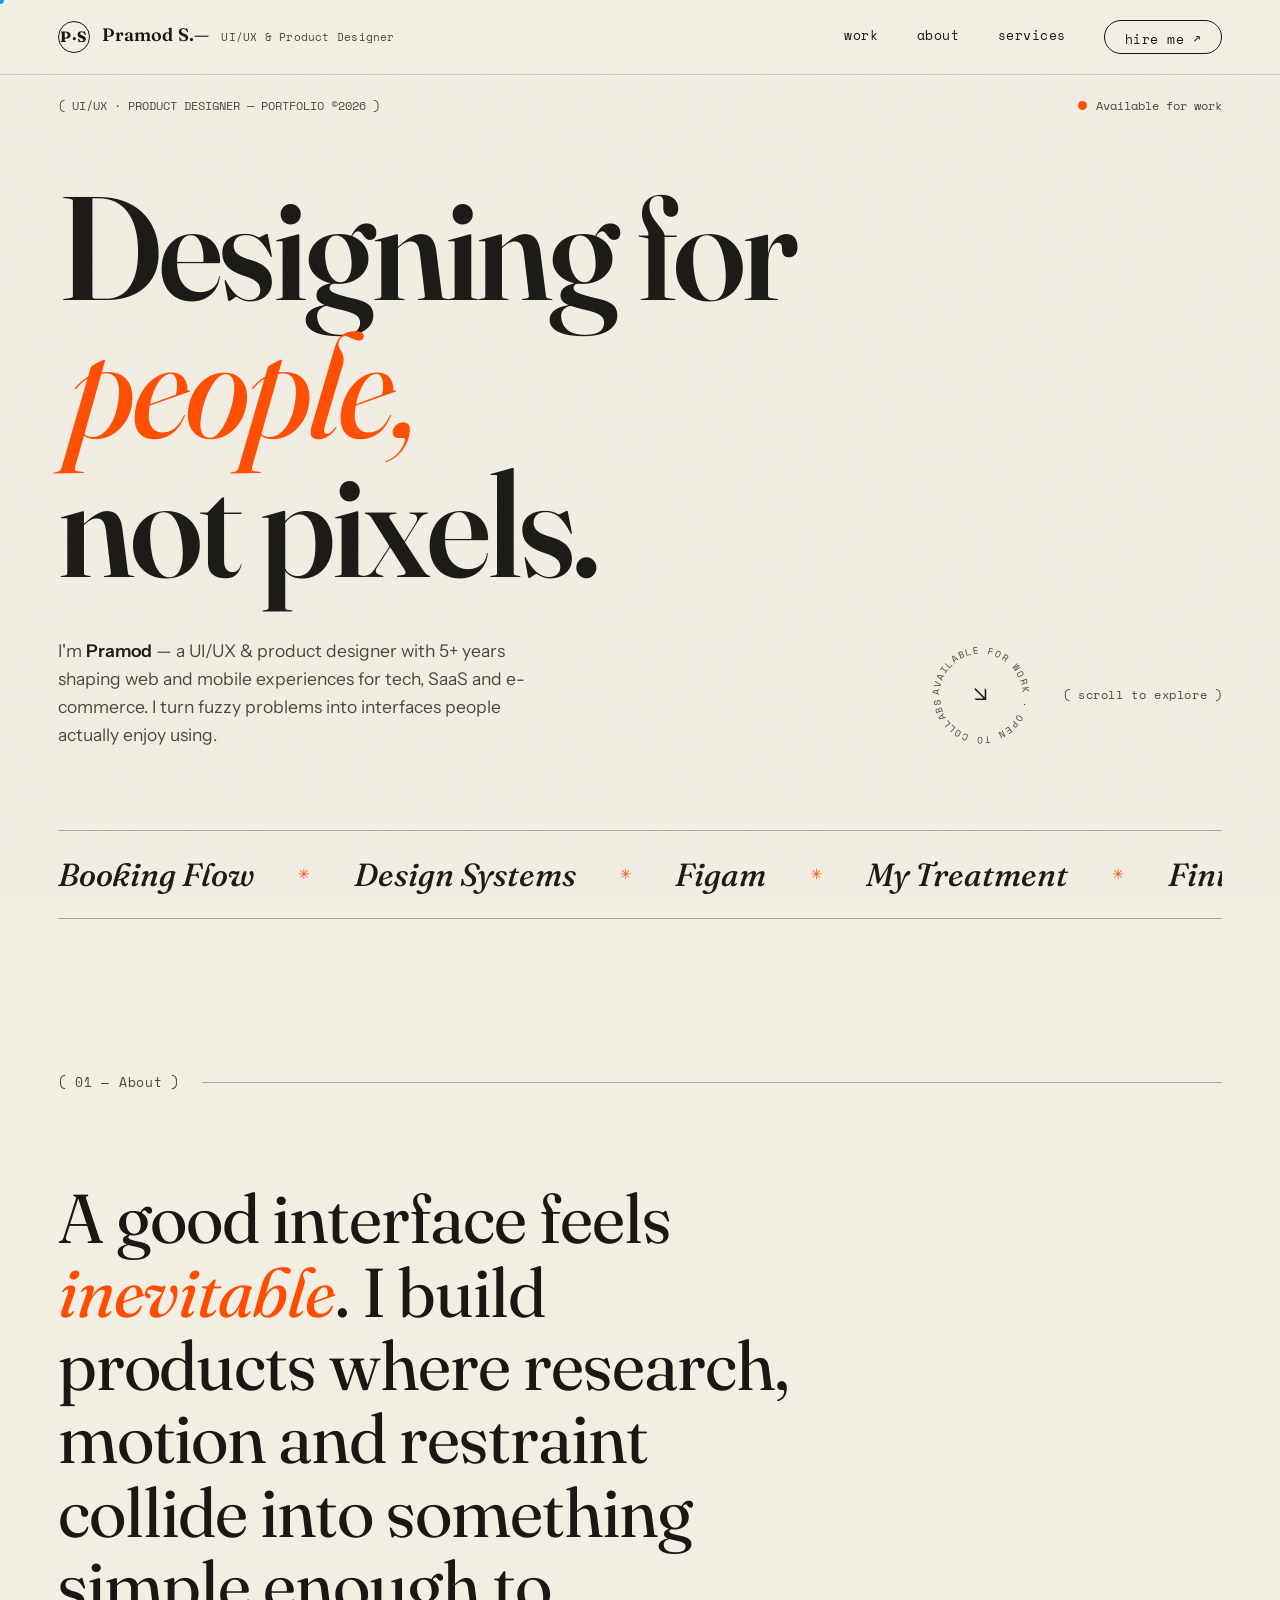
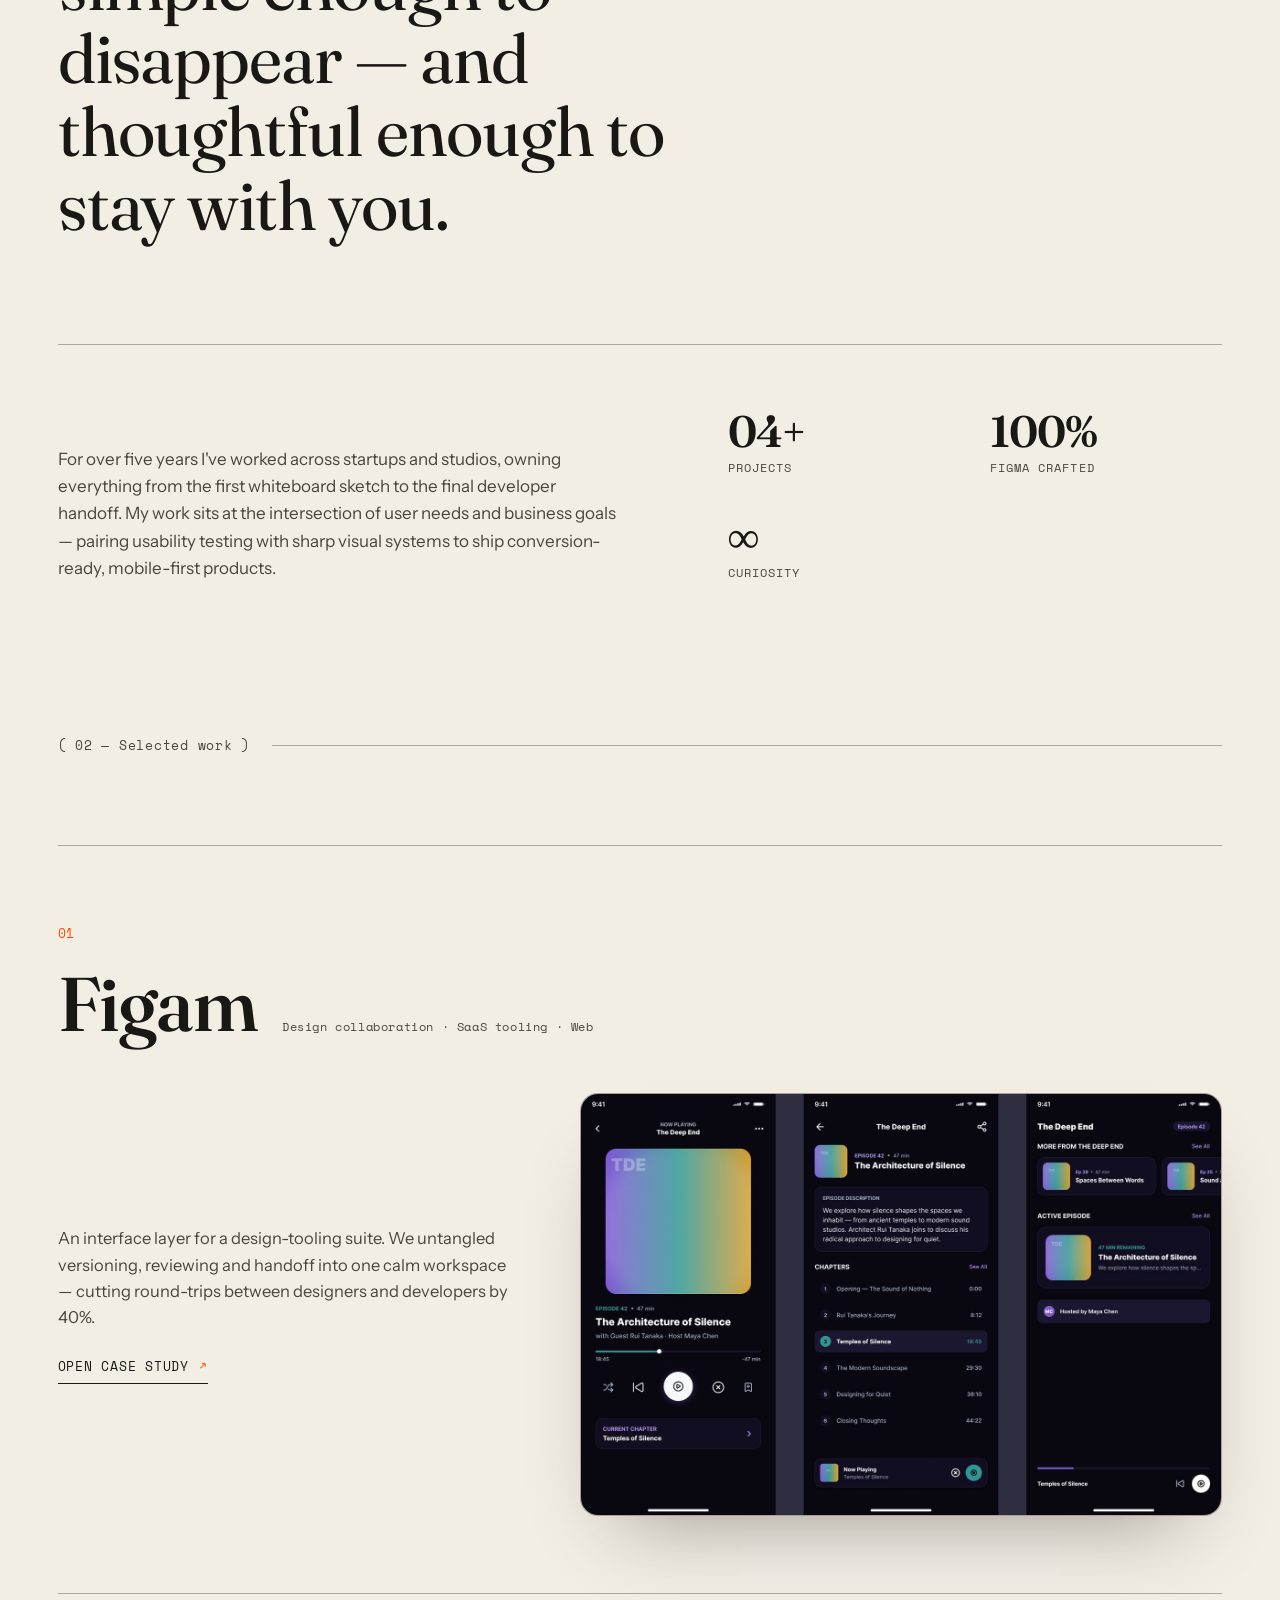
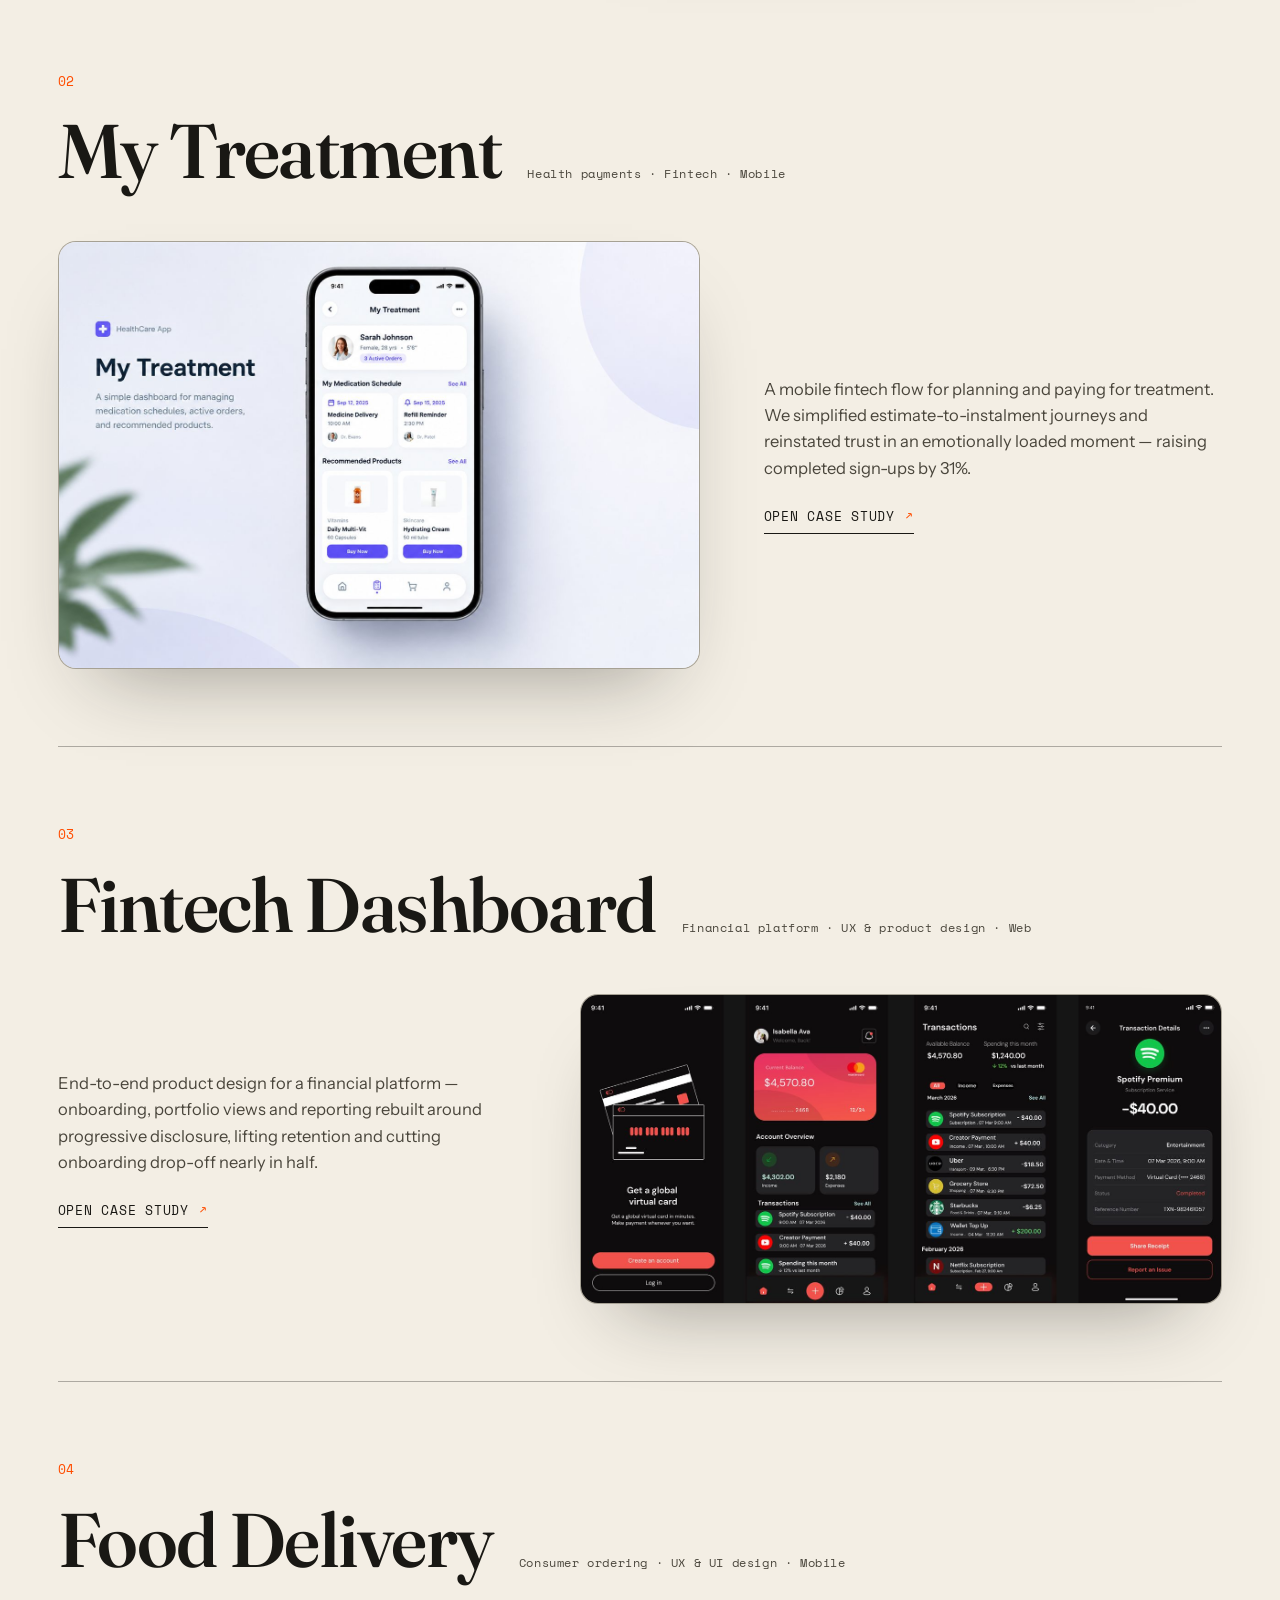
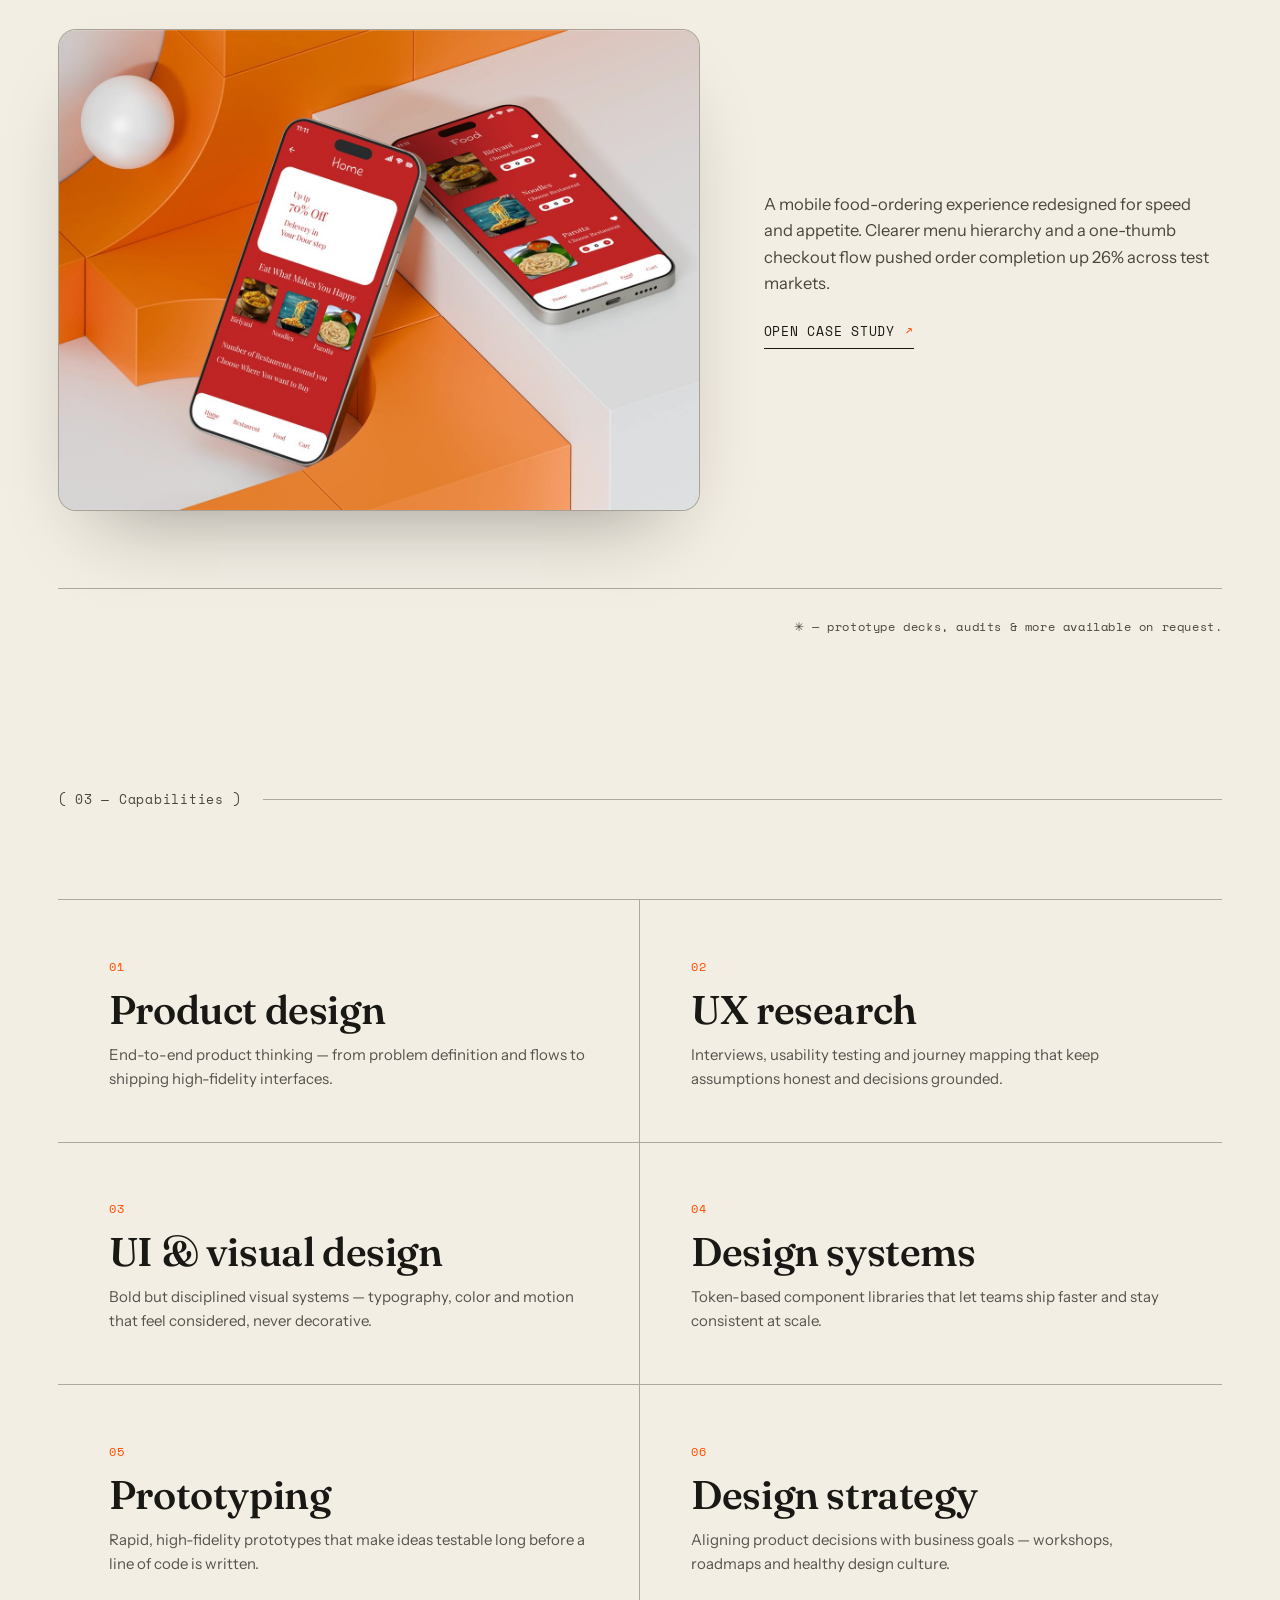
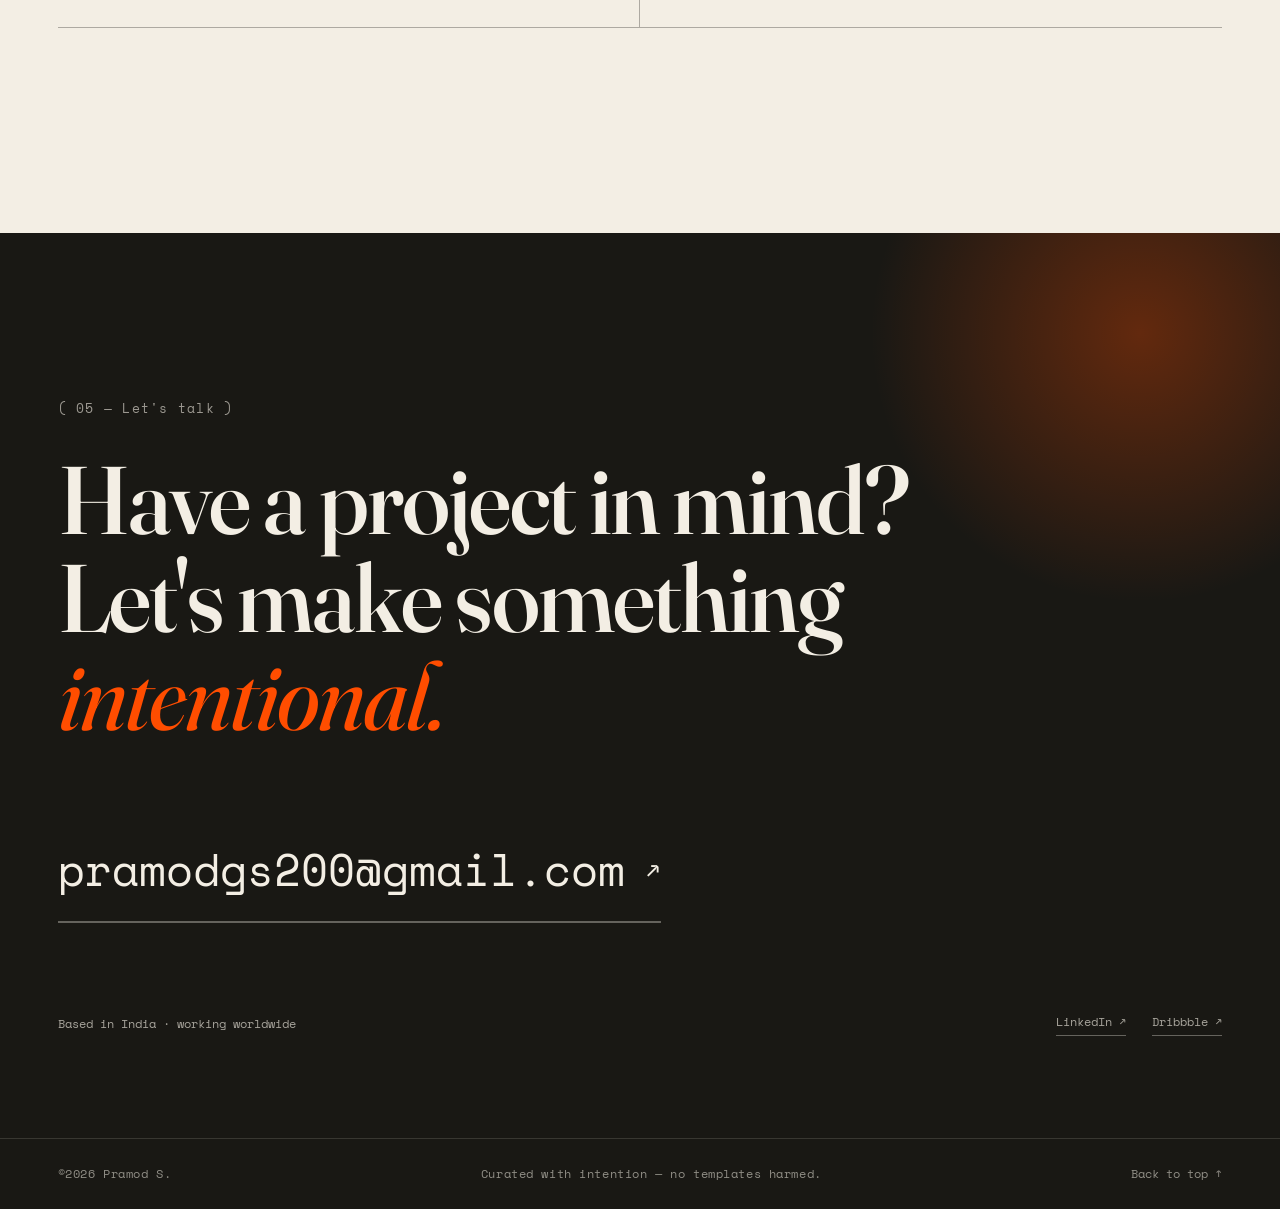
==== index.html @ 07499e80 "Initial commit" ====
<!DOCTYPE html>
<html lang="en">
<head>
<meta charset="UTF-8" />
<meta name="viewport" content="width=device-width, initial-scale=1.0" />
<title>Pramod S — UI/UX &amp; Product Designer</title>
<meta name="description" content="Pramod S is a UI/UX and product designer crafting calm, intentional web and mobile experiences for tech, SaaS and e-commerce." />
<link rel="preconnect" href="https://fonts.googleapis.com" />
<link rel="preconnect" href="https://fonts.gstatic.com" crossorigin />
<link href="https://fonts.googleapis.com/css2?family=Fraunces:ital,opsz,wght@0,9..144,300..900;1,9..144,300..900&family=Instrument+Sans:wght@400;500;600;700&family=Space+Mono:wght@400;700&display=swap" rel="stylesheet" />
<link rel="stylesheet" href="styles.css" />
</head>
<body>

<div class="cursor" aria-hidden="true"><span></span><span></span></div>
<div class="grain" aria-hidden="true"></div>
<div class="progress" aria-hidden="true"></div>

<header class="nav">
  <a class="nav__brand" href="#top">
    <span class="nav__brand-mark">P·S</span>
    <span class="nav__brand-name">Pramod S.—</span>
    <span class="nav__brand-role">UI/UX &amp; Product Designer</span>
  </a>
  <nav class="nav__links" aria-label="Primary">
    <a href="#work">Work</a>
    <a href="#about">About</a>
    <a href="#services">Services</a>
    <a href="#contact" class="nav__cta">Hire me <span>↗</span></a>
  </nav>
</header>

<main id="top">

  <!-- ============ HERO ============ -->
  <section class="hero">
    <div class="hero__eyebrow">
      <span class="mono">( UI/UX · PRODUCT DESIGNER — PORTFOLIO ©2026 )</span>
      <span class="hero__avail"><i class="pulse"></i> Available for work</span>
    </div>

    <h1 class="hero__title">
      <span class="line line-1 reveal">Designing for</span>
      <span class="line line-2 reveal"><em>people,</em></span>
      <span class="line line-3 reveal">not pixels.</span>
    </h1>

    <div class="hero__bottom reveal">
      <p class="hero__intro">
        I'm <strong>Pramod</strong> — a UI/UX &amp; product designer with 5+ years
        shaping web and mobile experiences for tech, SaaS and e-commerce.
        I turn fuzzy problems into interfaces people actually enjoy using.
      </p>
      <div class="hero__meta">
        <div class="hero__orb">
          <svg viewBox="0 0 120 120" class="hero__orbit" aria-hidden="true">
            <defs><path id="circ" d="M60,60 m-46,0 a46,46 0 1,1 92,0 a46,46 0 1,1 -92,0"/></defs>
            <text><textPath href="#circ">AVAILABLE FOR WORK · OPEN TO COLLABS ·</textPath></text>
          </svg>
          <span class="hero__orb-core">↘</span>
        </div>
        <button class="hero__scroll mono" type="button" data-scroll="#about">( scroll to explore )</button>
      </div>
    </div>

    <div class="marquee" aria-hidden="true">
      <div class="marquee__row">
        <span>Booking Flow</span><i>✳</i>
        <span>Design Systems</span><i>✳</i>
        <span>Figam</span><i>✳</i>
        <span>My Treatment</span><i>✳</i>
        <span>Fintech</span><i>✳</i>
        <span>Food Delivery</span><i>✳</i>
        <span>Booking Flow</span><i>✳</i>
        <span>Design Systems</span><i>✳</i>
        <span>Figam</span><i>✳</i>
        <span>My Treatment</span><i>✳</i>
        <span>Fintech</span><i>✳</i>
        <span>Food Delivery</span><i>✳</i>
      </div>
    </div>
  </section>

  <!-- ============ ABOUT ============ -->
  <section class="about section" id="about">
    <div class="section__head reveal">
      <span class="mono">( 01 — About )</span>
      <span class="section__rule"></span>
    </div>

    <p class="about__statement reveal">
      A good interface feels <em>inevitable</em>. I build products where
      research, motion and restraint collide into something simple enough to
      disappear — and thoughtful enough to stay with you.
    </p>

    <div class="about__grid">
      <p class="about__body reveal">
        For over five years I've worked across startups and studios, owning
        everything from the first whiteboard sketch to the final developer
        handoff. My work sits at the intersection of user needs and business
        goals — pairing usability testing with sharp visual systems to ship
        conversion-ready, mobile-first products.
      </p>
      <ul class="about__stats mono reveal">
        <li><span>04+</span><label>Projects</label></li>
        <li><span>100%</span><label>Figma crafted</label></li>
        <li><span>∞</span><label>Curiosity</label></li>
      </ul>
    </div>
  </section>

  <!-- ============ WORK ============ -->
  <section class="work section" id="work">
    <div class="section__head reveal">
      <span class="mono">( 02 — Selected work )</span>
      <span class="section__rule"></span>
    </div>

    <a href="case-figam.html" class="case reveal" data-hover>
      <div class="case__index mono">01</div>
      <div class="case__meta">
        <h2 class="case__title">Figam</h2>
        <p class="case__tags mono">Design collaboration · SaaS tooling · Web</p>
      </div>
      <div class="case__body">
        <div class="case__text">
          <p>An interface layer for a design-tooling suite. We untangled versioning, reviewing and handoff into one calm workspace — cutting round-trips between designers and developers by 40%.</p>
          <span class="case__link">Open case study <b>↗</b></span>
        </div>
        <div class="case__visual case__visual--img">
          <img src="assets/work/figam.jpg" alt="Figam — design collaboration workspace" loading="lazy" />
        </div>
      </div>
    </a>

    <a href="case-my-treatment.html" class="case case--alt reveal" data-hover>
      <div class="case__index mono">02</div>
      <div class="case__meta">
        <h2 class="case__title">My Treatment</h2>
        <p class="case__tags mono">Health payments · Fintech · Mobile</p>
      </div>
      <div class="case__body">
        <div class="case__visual case__visual--img">
          <img src="assets/work/my-treatment.jpg" alt="My Treatment — health payments flow" loading="lazy" />
        </div>
        <div class="case__text">
          <p>A mobile fintech flow for planning and paying for treatment. We simplified estimate-to-instalment journeys and reinstated trust in an emotionally loaded moment — raising completed sign-ups by 31%.</p>
          <span class="case__link">Open case study <b>↗</b></span>
        </div>
      </div>
    </a>

    <a href="case-fintech.html" class="case reveal" data-hover>
      <div class="case__index mono">03</div>
      <div class="case__meta">
        <h2 class="case__title">Fintech Dashboard</h2>
        <p class="case__tags mono">Financial platform · UX &amp; product design · Web</p>
      </div>
      <div class="case__body">
        <div class="case__text">
          <p>End-to-end product design for a financial platform — onboarding, portfolio views and reporting rebuilt around progressive disclosure, lifting retention and cutting onboarding drop-off nearly in half.</p>
          <span class="case__link">Open case study <b>↗</b></span>
        </div>
        <div class="case__visual case__visual--img">
          <img src="assets/work/project-fintech.jpg" alt="Fintech dashboard overview" loading="lazy" />
        </div>
      </div>
    </a>

    <a href="case-food-delivery.html" class="case case--alt reveal" data-hover>
      <div class="case__index mono">04</div>
      <div class="case__meta">
        <h2 class="case__title">Food Delivery</h2>
        <p class="case__tags mono">Consumer ordering · UX &amp; UI design · Mobile</p>
      </div>
      <div class="case__body">
        <div class="case__visual case__visual--img">
          <img src="assets/work/food-app.jpg" alt="Food delivery app interface" loading="lazy" />
        </div>
        <div class="case__text">
          <p>A mobile food-ordering experience redesigned for speed and appetite. Clearer menu hierarchy and a one-thumb checkout flow pushed order completion up 26% across test markets.</p>
          <span class="case__link">Open case study <b>↗</b></span>
        </div>
      </div>
    </a>

    <p class="work__more mono reveal">✳ — prototype decks, audits &amp; more available on request.</p>
  </section>

  <!-- ============ SERVICES ============ -->
  <section class="services section" id="services">
    <div class="section__head reveal">
      <span class="mono">( 03 — Capabilities )</span>
      <span class="section__rule"></span>
    </div>

    <div class="services__list">
      <div class="service reveal" data-hover>
        <span class="service__num mono">01</span>
        <h3>Product design</h3>
        <p>End-to-end product thinking — from problem definition and flows to shipping high-fidelity interfaces.</p>
      </div>
      <div class="service reveal" data-hover>
        <span class="service__num mono">02</span>
        <h3>UX research</h3>
        <p>Interviews, usability testing and journey mapping that keep assumptions honest and decisions grounded.</p>
      </div>
      <div class="service reveal" data-hover>
        <span class="service__num mono">03</span>
        <h3>UI &amp; visual design</h3>
        <p>Bold but disciplined visual systems — typography, color and motion that feel considered, never decorative.</p>
      </div>
      <div class="service reveal" data-hover>
        <span class="service__num mono">04</span>
        <h3>Design systems</h3>
        <p>Token-based component libraries that let teams ship faster and stay consistent at scale.</p>
      </div>
      <div class="service reveal" data-hover>
        <span class="service__num mono">05</span>
        <h3>Prototyping</h3>
        <p>Rapid, high-fidelity prototypes that make ideas testable long before a line of code is written.</p>
      </div>
      <div class="service reveal" data-hover>
        <span class="service__num mono">06</span>
        <h3>Design strategy</h3>
        <p>Aligning product decisions with business goals — workshops, roadmaps and healthy design culture.</p>
      </div>
    </div>
  </section>

  <!-- ============ CONTACT ============ -->
  <section class="contact" id="contact">
    <div class="contact__inner">
      <p class="mono contact__eyebrow reveal">( 05 — Let's talk )</p>
      <h2 class="contact__title reveal">
        Have a project in mind?<br />
        Let's make something <em>intentional.</em>
      </h2>
      <a class="contact__mail reveal" href="mailto:pramodgs200@gmail.com" data-hover>
        pramodgs200@gmail.com <span>↗</span>
      </a>
      <div class="contact__row mono reveal">
        <span>Based in India · working worldwide</span>
        <span class="contact__links">
          <a href="https://linkedin.com" target="_blank" rel="noreferrer">LinkedIn ↗</a>
          <a href="https://dribbble.com" target="_blank" rel="noreferrer">Dribbble ↗</a>
        </span>
      </div>
    </div>
    <footer class="footer mono">
      <span>©2026 Pramod S.</span>
      <span>Curated with intention — no templates harmed.</span>
      <button type="button" class="footer__top" data-scroll="#top">Back to top ↑</button>
    </footer>
  </section>

</main>

<script src="script.js"></script>
</body>
</html>
---- styles.css ----
/* ============================================================
   Pramod S — Portfolio
   Editorial · cream / ink / vermilion
   ============================================================ */

:root {
  --paper: #f3eee4;
  --paper-2: #e9e2d1;
  --ink: #191814;
  --ink-2: #4a463c;
  --accent: #ff4d00;
  --line: rgba(25, 24, 20, 0.16);
  --line-strong: rgba(25, 24, 20, 0.32);
  --wrap: 1440px;
  --gutter: clamp(20px, 4.5vw, 72px);
  --serif: "Fraunces", "Georgia", serif;
  --sans: "Instrument Sans", system-ui, sans-serif;
  --mono: "Space Mono", ui-monospace, monospace;
}

* { margin: 0; padding: 0; box-sizing: border-box; }

html {
  scroll-behavior: smooth;
  scroll-padding-top: 84px;
}

body {
  background: var(--paper);
  color: var(--ink);
  font-family: var(--sans);
  font-size: 17px;
  line-height: 1.6;
  overflow-x: hidden;
  -webkit-font-smoothing: antialiased;
}

::selection { background: var(--accent); color: var(--paper); }

a { color: inherit; text-decoration: none; }
button { font: inherit; color: inherit; background: none; border: 0; cursor: pointer; }
ul { list-style: none; }
em { font-family: var(--serif); font-style: italic; }

.mono { font-family: var(--mono); font-weight: 400; }

.section {
  max-width: var(--wrap);
  margin: 0 auto;
  padding: clamp(90px, 12vw, 170px) var(--gutter) 0;
}

/* ---- grain + cursor + progress ---- */
.grain {
  position: fixed;
  inset: 0;
  z-index: 60;
  pointer-events: none;
  opacity: 0.05;
  background-image: url("data:image/svg+xml,%3Csvg xmlns='http://www.w3.org/2000/svg' width='140' height='140'%3E%3Cfilter id='n'%3E%3CfeTurbulence type='fractalNoise' baseFrequency='0.85' numOctaves='2' stitchTiles='stitch'/%3E%3C/filter%3E%3Crect width='100%25' height='100%25' filter='url(%23n)'/%3E%3C/svg%3E");
}

.progress {
  position: fixed;
  top: 0; left: 0;
  height: 3px;
  width: 0%;
  background: var(--accent);
  z-index: 80;
}

.cursor { display: none; }

@media (pointer: fine) {
  .cursor {
    display: block;
    position: fixed;
    top: 0; left: 0;
    z-index: 90;
    pointer-events: none;
    mix-blend-mode: difference;
  }
  .cursor span {
    position: fixed;
    top: 0; left: 0;
    border-radius: 50%;
    transform: translate(-50%, -50%);
  }
  .cursor span:first-child {
    width: 8px; height: 8px;
    background: var(--accent);
    transition: transform 0.15s ease-out;
  }
  .cursor span:last-child {
    width: 38px; height: 38px;
    border: 1.5px solid var(--accent);
    transition: transform 0.3s cubic-bezier(.2,.8,.2,1);
  }
  .cursor.is-hover span:first-child { transform: translate(-50%,-50%) scale(2.2); }
  .cursor.is-hover span:last-child { transform: translate(-50%,-50%) scale(1.6); }
}

/* ---- nav ---- */
.nav {
  position: fixed;
  top: 0; left: 0; right: 0;
  z-index: 70;
  display: flex;
  align-items: center;
  justify-content: space-between;
  gap: 24px;
  padding: 20px var(--gutter);
  background: rgba(243, 238, 228, 0.86);
  backdrop-filter: blur(10px);
  border-bottom: 1px solid var(--line);
  transition: transform 0.45s cubic-bezier(.2,.8,.2,1);
}

.nav__brand { display: flex; align-items: baseline; gap: 12px; }
.nav__brand-mark {
  font-family: var(--serif);
  font-weight: 700;
  font-size: 15px;
  letter-spacing: 0.05em;
  border: 1.5px solid var(--ink);
  border-radius: 50%;
  width: 32px; height: 32px;
  display: grid; place-items: center;
  align-self: center;
}
.nav__brand-name { font-family: var(--serif); font-weight: 600; font-size: 18px; letter-spacing: 0.01em; }
.nav__brand-role { font-family: var(--mono); font-size: 11px; color: var(--ink-2); letter-spacing: 0.02em; }

.nav__links { display: flex; align-items: center; gap: clamp(18px, 3vw, 40px); }
.nav__links a {
  font-family: var(--mono);
  font-size: 12.5px;
  letter-spacing: 0.04em;
  text-transform: lowercase;
  position: relative;
  padding-bottom: 3px;
}
.nav__links a:not(.nav__cta)::after {
  content: "";
  position: absolute;
  left: 0; bottom: 0;
  height: 1px; width: 100%;
  background: var(--ink);
  transform: scaleX(0);
  transform-origin: right;
  transition: transform 0.35s cubic-bezier(.2,.8,.2,1);
}
.nav__links a:not(.nav__cta):hover::after {
  transform: scaleX(1);
  transform-origin: left;
}
.nav__cta {
  border: 1.5px solid var(--ink);
  border-radius: 100px;
  padding: 9px 20px;
  transition: background 0.3s, color 0.3s;
}
.nav__cta span { display: inline-block; transition: transform 0.3s; }
.nav__cta:hover { background: var(--ink); color: var(--paper); }
.nav__cta:hover span { transform: translate(3px,-3px); }

/* ---- hero ---- */
.hero {
  min-height: 100svh;
  display: flex;
  flex-direction: column;
  justify-content: flex-end;
  padding: 150px var(--gutter) 0;
  position: relative;
}

.hero__eyebrow {
  position: absolute;
  top: 96px;
  left: var(--gutter);
  right: var(--gutter);
  display: flex;
  justify-content: space-between;
  align-items: center;
  gap: 20px;
  font-size: 12px;
  color: var(--ink-2);
}
.hero__avail { display: inline-flex; align-items: center; gap: 9px; font-family: var(--mono); }
.pulse {
  width: 9px; height: 9px;
  border-radius: 50%;
  background: var(--accent);
  display: inline-block;
  animation: pulse 1.8s infinite;
}
@keyframes pulse {
  0% { box-shadow: 0 0 0 0 rgba(255,77,0,.55); }
  70% { box-shadow: 0 0 0 12px rgba(255,77,0,0); }
  100% { box-shadow: 0 0 0 0 rgba(255,77,0,0); }
}

.hero__title {
  font-family: var(--serif);
  font-weight: 560;
  font-size: clamp(56px, 11.5vw, 156px);
  line-height: 0.94;
  letter-spacing: -0.025em;
  margin: 28px 0 44px;
}
.hero__title .line { display: block; }
.hero__title .line-2 em {
  color: var(--accent);
  font-style: italic;
  font-weight: 420;
}
.hero__title .line-2 { text-indent: 0.08em; }

.hero__bottom {
  display: flex;
  justify-content: space-between;
  align-items: flex-end;
  gap: 40px;
  flex-wrap: wrap;
  padding-bottom: clamp(64px, 9vh, 120px);
}
.hero__intro {
  max-width: 480px;
  font-size: 17.5px;
  color: var(--ink-2);
}
.hero__intro strong { color: var(--ink); font-weight: 600; }
.hero__meta { display: flex; align-items: center; gap: 28px; }

.hero__orb { position: relative; width: 108px; height: 108px; }
.hero__orbit { position: absolute; inset: 0; width: 100%; height: 100%; animation: spin 16s linear infinite; }
.hero__orbit text {
  font-family: var(--mono);
  font-size: 10.5px;
  letter-spacing: 0.12em;
  fill: var(--ink-2);
  text-transform: uppercase;
}
@keyframes spin { to { transform: rotate(360deg); } }
.hero__orb-core {
  position: absolute;
  inset: 0;
  display: grid;
  place-items: center;
  font-size: 22px;
}
.hero__scroll { font-size: 12px; color: var(--ink-2); letter-spacing: 0.05em; }
.hero__scroll:hover { color: var(--accent); }

/* ---- marquee ---- */
.marquee {
  border-top: 1px solid var(--line-strong);
  border-bottom: 1px solid var(--line-strong);
  overflow: hidden;
  padding: 18px 0;
  background: transparent;
}
.marquee__row {
  display: flex;
  align-items: center;
  gap: 44px;
  white-space: nowrap;
  width: max-content;
  animation: marquee 32s linear infinite;
  will-change: transform;
}
.marquee__row span {
  font-family: var(--serif);
  font-style: italic;
  font-size: clamp(20px, 2.6vw, 32px);
  font-weight: 480;
}
.marquee__row i { font-style: normal; color: var(--accent); font-size: 14px; }
@keyframes marquee { to { transform: translateX(-50%); } }

/* ---- section head ---- */
.section__head {
  display: flex;
  align-items: center;
  gap: 22px;
  margin-bottom: clamp(48px, 7vw, 96px);
  font-size: 12.5px;
  letter-spacing: 0.06em;
  color: var(--ink-2);
}
.section__rule { flex: 1; height: 1px; background: var(--line-strong); }
.section__note { margin-left: auto; }

/* ---- about ---- */
.about__statement {
  font-family: var(--serif);
  font-size: clamp(34px, 5.4vw, 72px);
  line-height: 1.06;
  letter-spacing: -0.015em;
  max-width: 17ch;
  margin-bottom: clamp(56px, 8vw, 110px);
}
.about__statement em {
  color: var(--accent);
  font-weight: 420;
}

.about__grid {
  display: grid;
  grid-template-columns: 1.2fr 1fr;
  gap: clamp(32px, 6vw, 90px);
  align-items: end;
  border-top: 1px solid var(--line-strong);
  padding-top: clamp(36px, 5vw, 64px);
}
.about__body { max-width: 560px; color: var(--ink-2); font-size: 17px; }

.about__stats {
  display: grid;
  grid-template-columns: 1fr 1fr;
  gap: 36px 30px;
}
.about__stats li { display: flex; flex-direction: column; gap: 6px; }
.about__stats span { font-family: var(--serif); font-weight: 600; font-size: 44px; line-height: 1; letter-spacing: -0.02em; }
.about__stats label { font-size: 11.5px; letter-spacing: 0.09em; text-transform: uppercase; color: var(--ink-2); }

/* ---- work / case studies ---- */
.case {
  display: block;
  border-top: 1px solid var(--line-strong);
  padding: clamp(44px, 6vw, 84px) 0;
  position: relative;
}
.case:last-of-type { border-bottom: 1px solid var(--line-strong); }

.case__index {
  font-size: 13px;
  color: var(--accent);
  margin-bottom: 22px;
}
.case__meta { display: flex; align-items: baseline; gap: 26px; flex-wrap: wrap; margin-bottom: clamp(32px, 4vw, 56px); }
.case__title {
  font-family: var(--serif);
  font-weight: 560;
  font-size: clamp(40px, 6vw, 76px);
  line-height: 1;
  letter-spacing: -0.02em;
}
.case__tags { font-size: 12px; color: var(--ink-2); letter-spacing: 0.05em; }

.case__body {
  display: grid;
  grid-template-columns: minmax(0, 5fr) minmax(0, 7fr);
  gap: clamp(24px, 5vw, 72px);
  align-items: center;
}
.case--alt .case__body { grid-template-columns: minmax(0, 7fr) minmax(0, 5fr); }
.case--alt .case__visual { order: 0; }
.case--alt .case__text { order: 1; }

.case__text { display: flex; flex-direction: column; gap: 26px; max-width: 480px; }
.case__text p { color: var(--ink-2); font-size: 16.5px; }
.case__link {
  font-family: var(--mono);
  font-size: 12.5px;
  letter-spacing: 0.06em;
  text-transform: uppercase;
  display: inline-flex;
  align-items: center;
  gap: 10px;
  width: fit-content;
  padding-bottom: 6px;
  border-bottom: 1.5px solid var(--ink);
  transition: color 0.3s, border-color 0.3s;
}
.case__link b { color: var(--accent); font-weight: 400; transition: transform 0.3s; }
.case:hover .case__link b { transform: translate(4px,-4px); }

.case__visual { position: relative; }

.case__visual--img { margin: 0 auto; }
.case__visual--img img {
  display: block;
  width: 100%;
  height: auto;
  border-radius: 18px;
  border: 1px solid var(--line-strong);
  box-shadow: 0 40px 80px -40px rgba(25,24,20,.42);
  transition: transform 0.6s cubic-bezier(.2,.8,.2,1);
  background: var(--paper-2);
}
.case:hover .case__visual--img img { transform: translateY(-8px) rotate(-0.6deg); }
.case--alt:hover .case__visual--img img { transform: translateY(-8px) rotate(0.6deg); }

.work__more {
  font-size: 12px;
  color: var(--ink-2);
  text-align: right;
  padding-top: 28px;
  letter-spacing: 0.05em;
}

/* ---- services ---- */
.services__list {
  display: grid;
  grid-template-columns: 1fr 1fr;
  border-top: 1px solid var(--line-strong);
}
.service {
  padding: clamp(32px, 4vw, 56px);
  border-bottom: 1px solid var(--line-strong);
  position: relative;
  transition: background 0.35s;
}
.service:nth-child(odd) { border-right: 1px solid var(--line-strong); }
.service:hover { background: var(--ink); color: var(--paper); }
.service__num { font-size: 12px; color: var(--accent); letter-spacing: 0.08em; }
.service h3 {
  font-family: var(--serif);
  font-weight: 560;
  font-size: clamp(26px, 3.2vw, 40px);
  line-height: 1.05;
  margin: 10px 0 12px;
  letter-spacing: -0.01em;
}
.service p { font-size: 15px; opacity: 0.72; transition: opacity 0.35s; }
.service:hover p { opacity: 0.85; }

/* ---- contact ---- */
.contact {
  margin-top: clamp(120px, 16vw, 220px);
  background: var(--ink);
  color: var(--paper);
  position: relative;
  overflow: hidden;
}
.contact::before {
  content: "";
  position: absolute;
  width: 560px; height: 560px;
  border-radius: 50%;
  background: radial-gradient(circle, rgba(255,77,0,.32), transparent 68%);
  top: -180px; right: -140px;
  pointer-events: none;
}
.contact__inner {
  max-width: var(--wrap);
  margin: 0 auto;
  padding: clamp(100px, 13vw, 180px) var(--gutter) clamp(60px, 8vw, 110px);
}
.contact__eyebrow { font-size: 12.5px; letter-spacing: 0.1em; color: rgba(243,238,228,.6); margin-bottom: 32px; }
.contact__title {
  font-family: var(--serif);
  font-weight: 540;
  font-size: clamp(44px, 7.5vw, 100px);
  line-height: 1.02;
  letter-spacing: -0.02em;
  margin-bottom: clamp(48px, 7vw, 90px);
}
.contact__title em { color: var(--accent); font-weight: 420; }
.contact__mail {
  display: inline-flex;
  align-items: center;
  gap: 20px;
  font-family: var(--mono);
  font-size: clamp(22px, 4vw, 44px);
  border-bottom: 2px solid rgba(243,238,228,.35);
  padding-bottom: 16px;
  transition: border-color 0.35s, color 0.35s;
}
.contact__mail:hover { border-color: var(--accent); color: var(--accent); }
.contact__mail span { font-size: 0.6em; }
.contact__row {
  display: flex;
  justify-content: space-between;
  align-items: center;
  flex-wrap: wrap;
  gap: 18px;
  margin-top: clamp(48px, 7vw, 90px);
  font-size: 12px;
  color: rgba(243,238,228,.65);
}
.contact__links { display: flex; gap: 26px; }
.contact__links a { border-bottom: 1px solid rgba(243,238,228,.35); padding-bottom: 3px; transition: color 0.3s, border-color 0.3s; }
.contact__links a:hover { color: var(--accent); border-color: var(--accent); }

.footer {
  border-top: 1px solid rgba(243,238,228,.14);
  display: flex;
  justify-content: space-between;
  align-items: center;
  flex-wrap: wrap;
  gap: 14px;
  max-width: var(--wrap);
  margin: 0 auto;
  padding: 26px var(--gutter);
  font-size: 11.5px;
  color: rgba(243,238,228,.55);
  letter-spacing: 0.05em;
}
.footer__top:hover { color: var(--accent); }

/* ---- reveal animation ---- */
.reveal {
  opacity: 0;
  transform: translateY(34px);
  transition: opacity 0.9s ease, transform 0.9s cubic-bezier(.16,.8,.3,1);
}
.reveal.in { opacity: 1; transform: none; }

@media (prefers-reduced-motion: reduce) {
  * { animation: none !important; transition: none !important; }
  .reveal { opacity: 1; transform: none; }
}

/* ---- responsive ---- */
@media (max-width: 940px) {
  .nav__brand-role { display: none; }
  .hero__eyebrow { flex-direction: column; align-items: flex-start; gap: 10px; }
  .case__body,
  .case--alt .case__body { grid-template-columns: 1fr; }
  .case--alt .case__text { order: 0; }
  .case__text { max-width: none; }
  .about__grid { grid-template-columns: 1fr; }
  .services__list { grid-template-columns: 1fr; }
  .contact__row { align-items: flex-start; flex-direction: column; }
}

@media (max-width: 640px) {
  body { font-size: 16px; }
  .nav__links { gap: 14px; }
  .nav__links a:not(.nav__cta) { display: none; }
  .hero__bottom { flex-direction: column; align-items: flex-start; }
  .hero__meta { align-self: flex-end; }
  .about__stats { grid-template-columns: 1fr 1fr; }
}

/* ---- case study pages ---- */
.casenav {
  position: fixed;
  top: 0; left: 0; right: 0;
  z-index: 70;
  display: flex;
  align-items: center;
  justify-content: space-between;
  gap: 20px;
  padding: 20px var(--gutter);
  background: rgba(243, 238, 228, 0.86);
  backdrop-filter: blur(10px);
  border-bottom: 1px solid var(--line);
}
.casenav__back {
  font-size: 12.5px;
  letter-spacing: 0.06em;
  text-transform: lowercase;
  display: inline-flex;
  align-items: center;
  gap: 8px;
  border-bottom: 1px solid var(--line-strong);
  padding-bottom: 3px;
  transition: color 0.3s, border-color 0.3s;
}
.casenav__back:hover { color: var(--accent); border-color: var(--accent); }

.casepg {
  max-width: var(--wrap);
  margin: 0 auto;
  padding: 150px var(--gutter) 0;
}
.casepg__head {
  display: flex;
  flex-direction: column;
  gap: 14px;
  margin-bottom: clamp(36px, 6vw, 64px);
}
.casepg__index { font-size: 13px; color: var(--accent); letter-spacing: 0.12em; }
.casepg__title {
  font-family: var(--serif);
  font-weight: 560;
  font-size: clamp(48px, 8vw, 110px);
  line-height: 0.96;
  letter-spacing: -0.02em;
}
.casepg__tags { font-size: 12.5px; color: var(--ink-2); letter-spacing: 0.05em; }
.casepg__hero { margin: 0 0 clamp(48px, 7vw, 90px); }
.casepg__hero img {
  display: block;
  width: 100%;
  height: auto;
  border-radius: 20px;
  border: 1px solid var(--line-strong);
  box-shadow: 0 60px 120px -60px rgba(25, 24, 20, 0.5);
}

.casepg__grid {
  display: grid;
  grid-template-columns: minmax(0, 7fr) minmax(0, 3fr);
  gap: clamp(24px, 5vw, 72px);
  align-items: start;
}
.casepg__lede {
  font-family: var(--serif);
  font-size: clamp(24px, 3.4vw, 38px);
  line-height: 1.15;
  letter-spacing: -0.01em;
  margin-bottom: clamp(32px, 4vw, 48px);
  max-width: 26ch;
}
.casepg__body h2 {
  font-family: var(--mono);
  font-size: 12px;
  letter-spacing: 0.12em;
  text-transform: uppercase;
  color: var(--accent);
  margin: 0 0 12px;
}
.casepg__body > p { color: var(--ink-2); font-size: 17px; margin-bottom: clamp(28px, 3.5vw, 40px); max-width: 640px; }

.casepg__meta { border-top: 1px solid var(--line-strong); }
.casepg__meta > div { padding: 18px 0; border-bottom: 1px solid var(--line); display: flex; flex-direction: column; gap: 6px; }
.casepg__meta span { font-size: 11px; letter-spacing: 0.1em; text-transform: uppercase; color: var(--ink-2); }
.casepg__meta b { font-size: 14px; font-weight: 600; }

.casepg__stats {
  display: grid;
  grid-template-columns: repeat(3, 1fr);
  border-top: 1px solid var(--line-strong);
  border-bottom: 1px solid var(--line-strong);
  margin-top: clamp(56px, 7vw, 96px);
}
.casepg__stats > div { padding: clamp(28px, 4vw, 44px); }
.casepg__stats > div + div { border-left: 1px solid var(--line-strong); }
.casepg__stats b {
  font-family: var(--serif);
  font-weight: 600;
  font-size: clamp(30px, 4vw, 52px);
  line-height: 1;
  display: block;
  letter-spacing: -0.02em;
}
.casepg__stats span { font-size: 11px; letter-spacing: 0.1em; text-transform: uppercase; color: var(--ink-2); display: block; margin-top: 8px; }

.casepg__foot {
  display: flex;
  justify-content: space-between;
  align-items: center;
  flex-wrap: wrap;
  gap: 20px;
  padding: clamp(48px, 6vw, 72px) 0 clamp(60px, 8vw, 110px);
  margin-top: clamp(40px, 5vw, 64px);
  border-top: 1px solid var(--line-strong);
}
.casepg__next {
  font-family: var(--mono);
  font-size: 13px;
  letter-spacing: 0.06em;
  text-transform: uppercase;
  display: inline-flex;
  align-items: center;
  gap: 10px;
  padding-bottom: 6px;
  border-bottom: 1.5px solid var(--ink);
  transition: color 0.3s, border-color 0.3s;
}
.casepg__next:hover { color: var(--accent); border-color: var(--accent); }
.casepg__next--right { border-bottom: 0; }

@media (max-width: 940px) {
  .casepg__grid { grid-template-columns: 1fr; }
}
@media (max-width: 640px) {
  .casepg__stats { grid-template-columns: 1fr; }
  .casepg__stats > div + div { border-left: 0; }
}
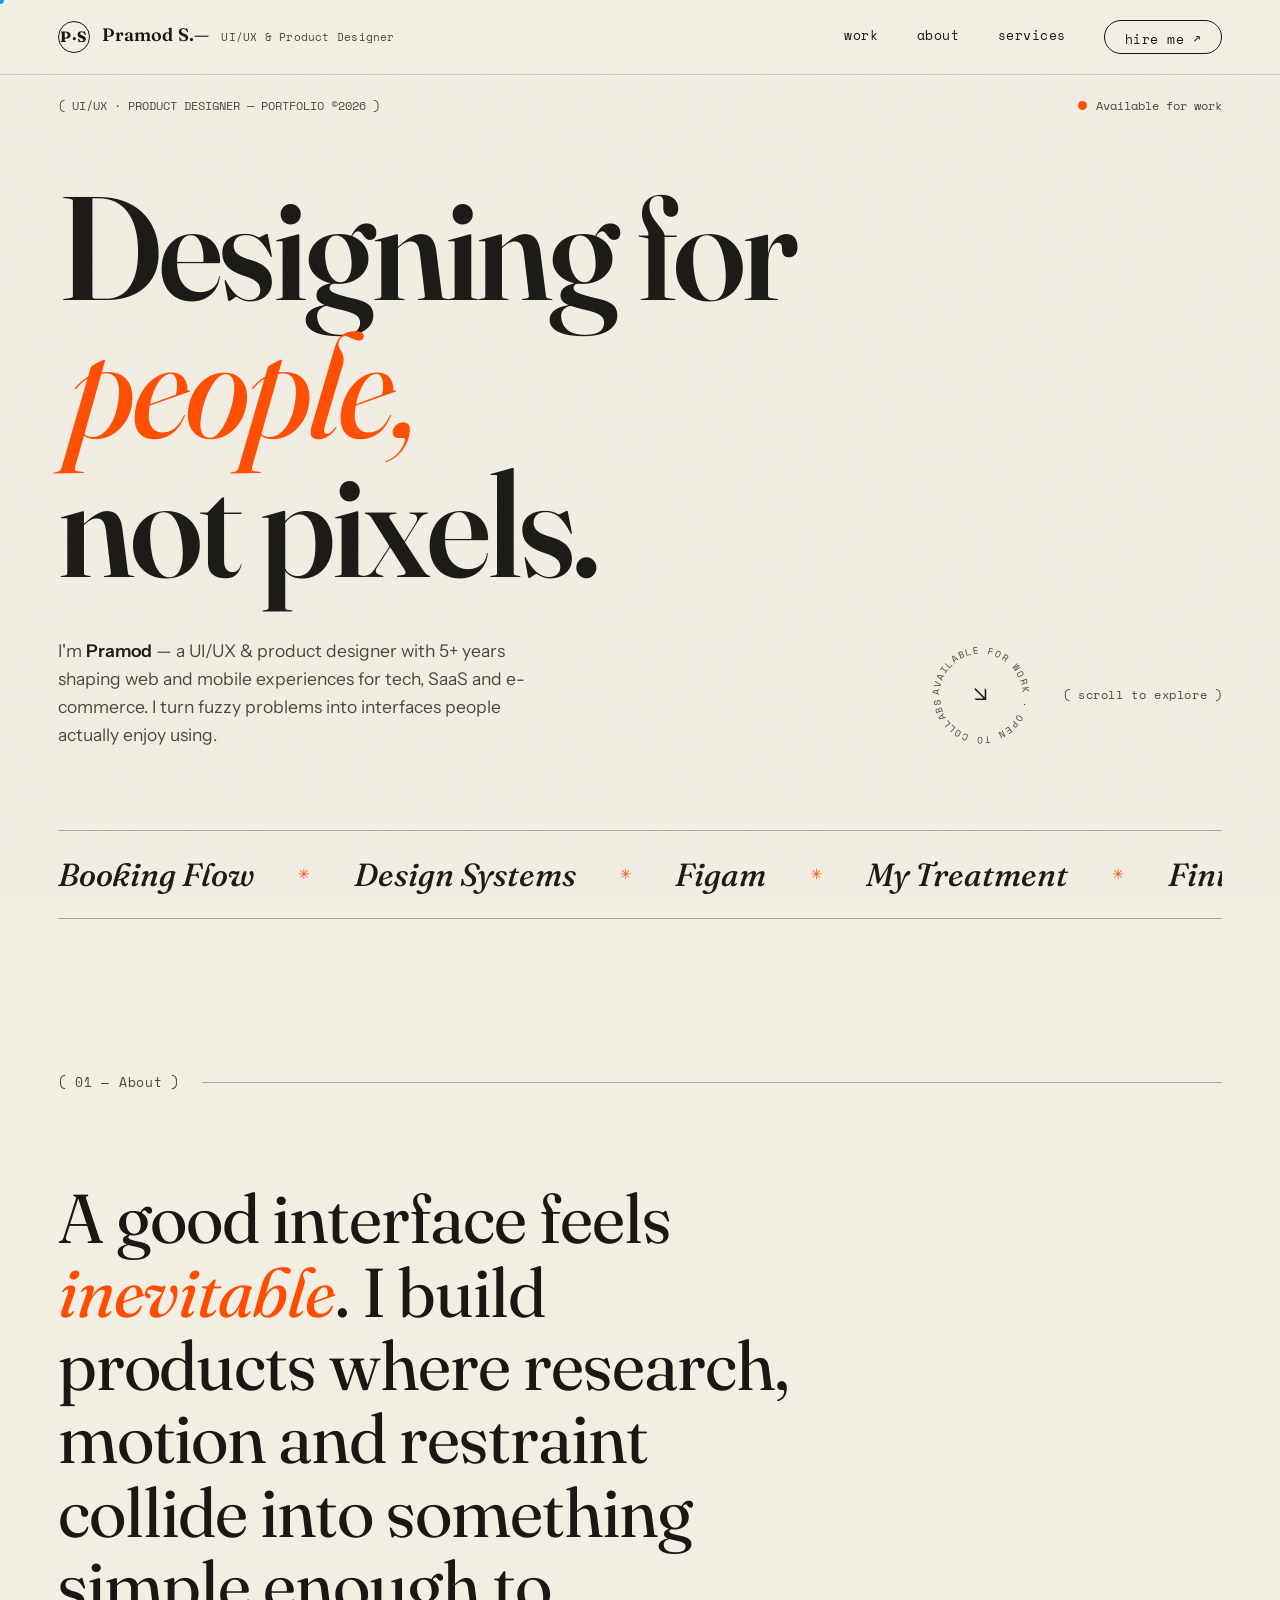
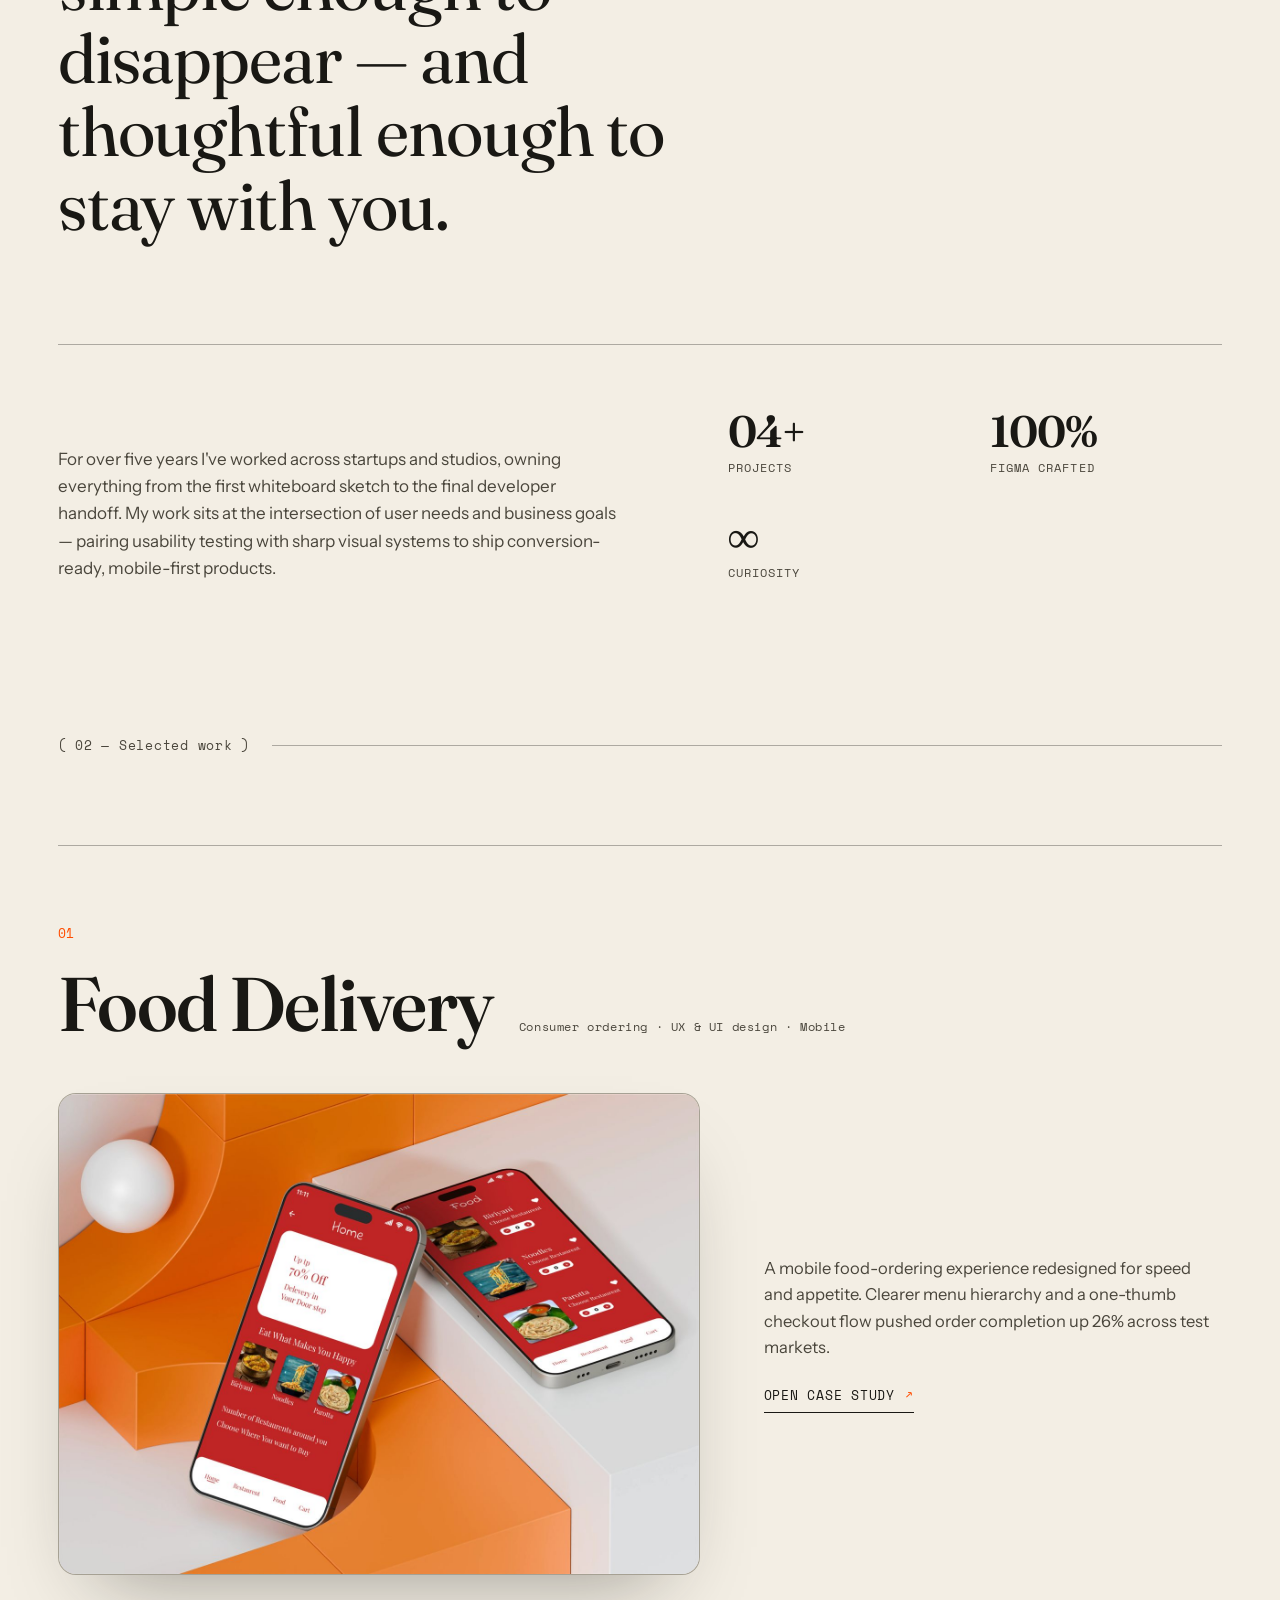
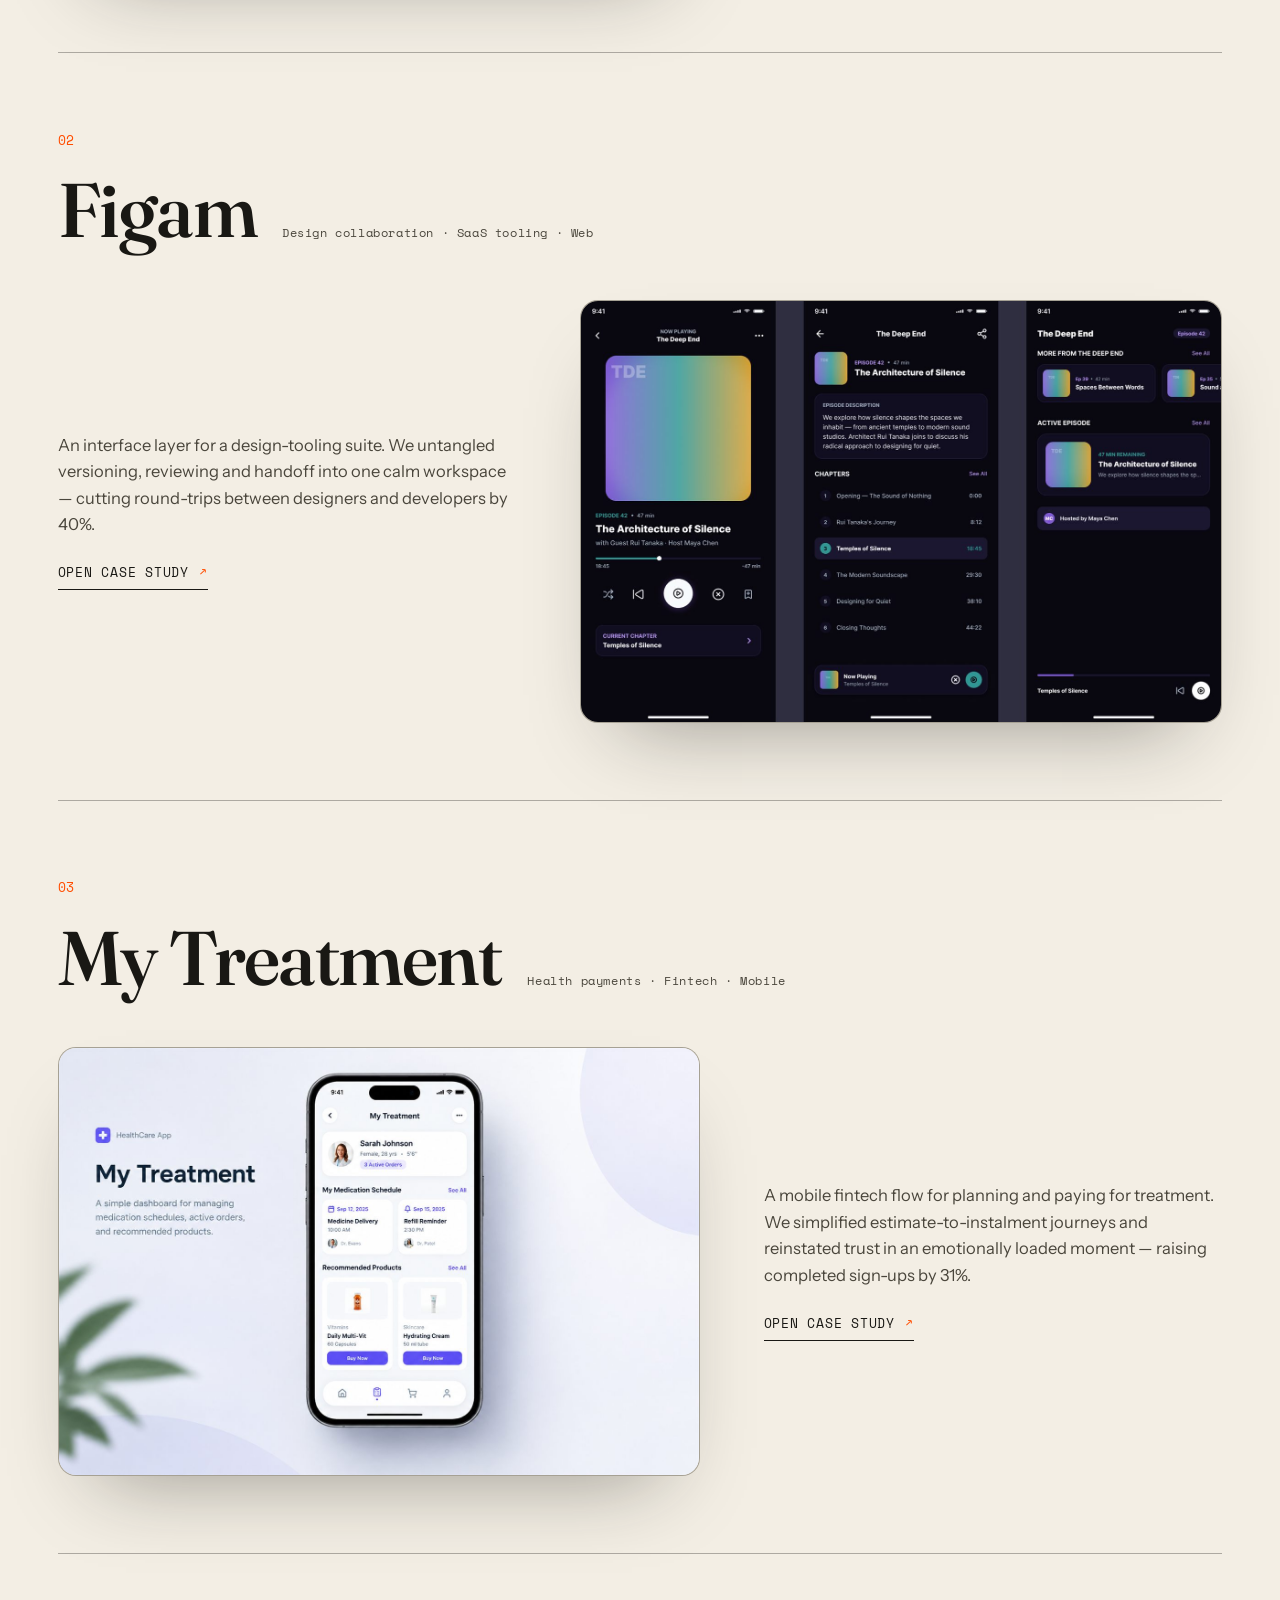
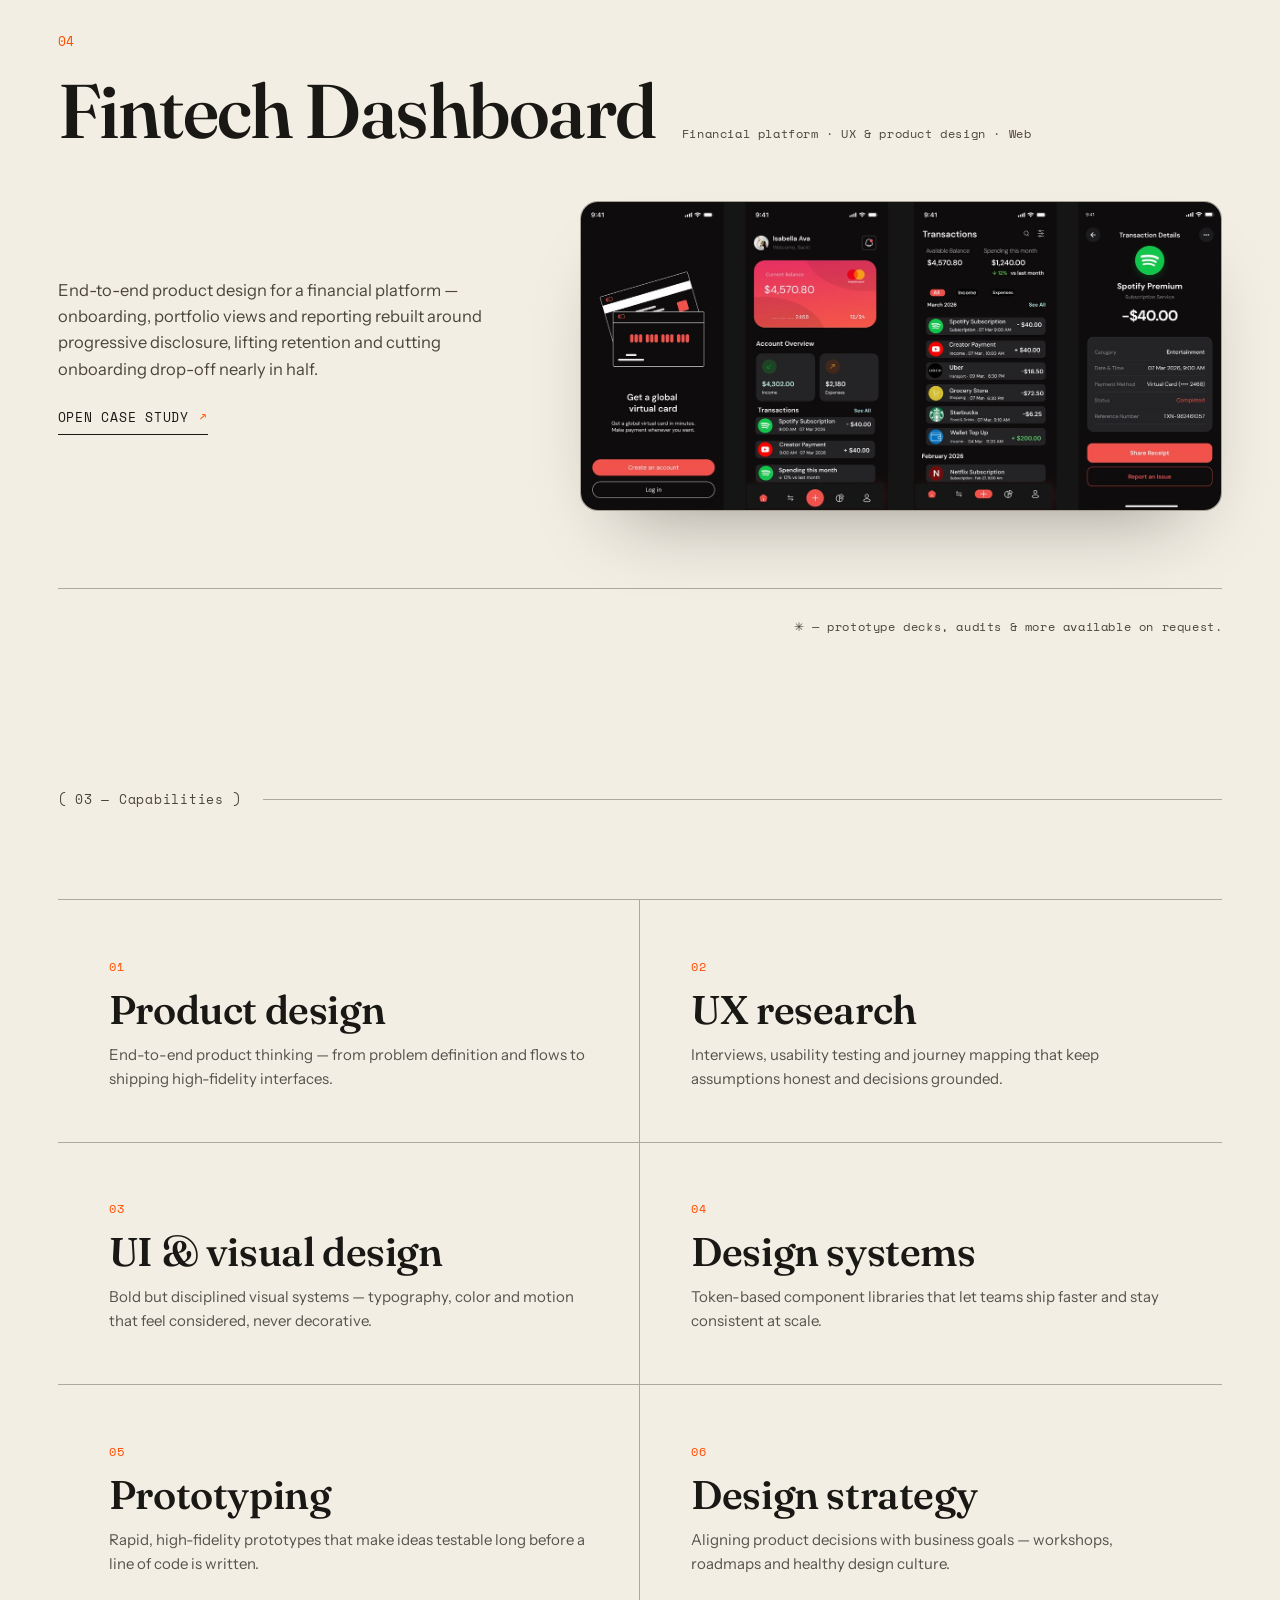
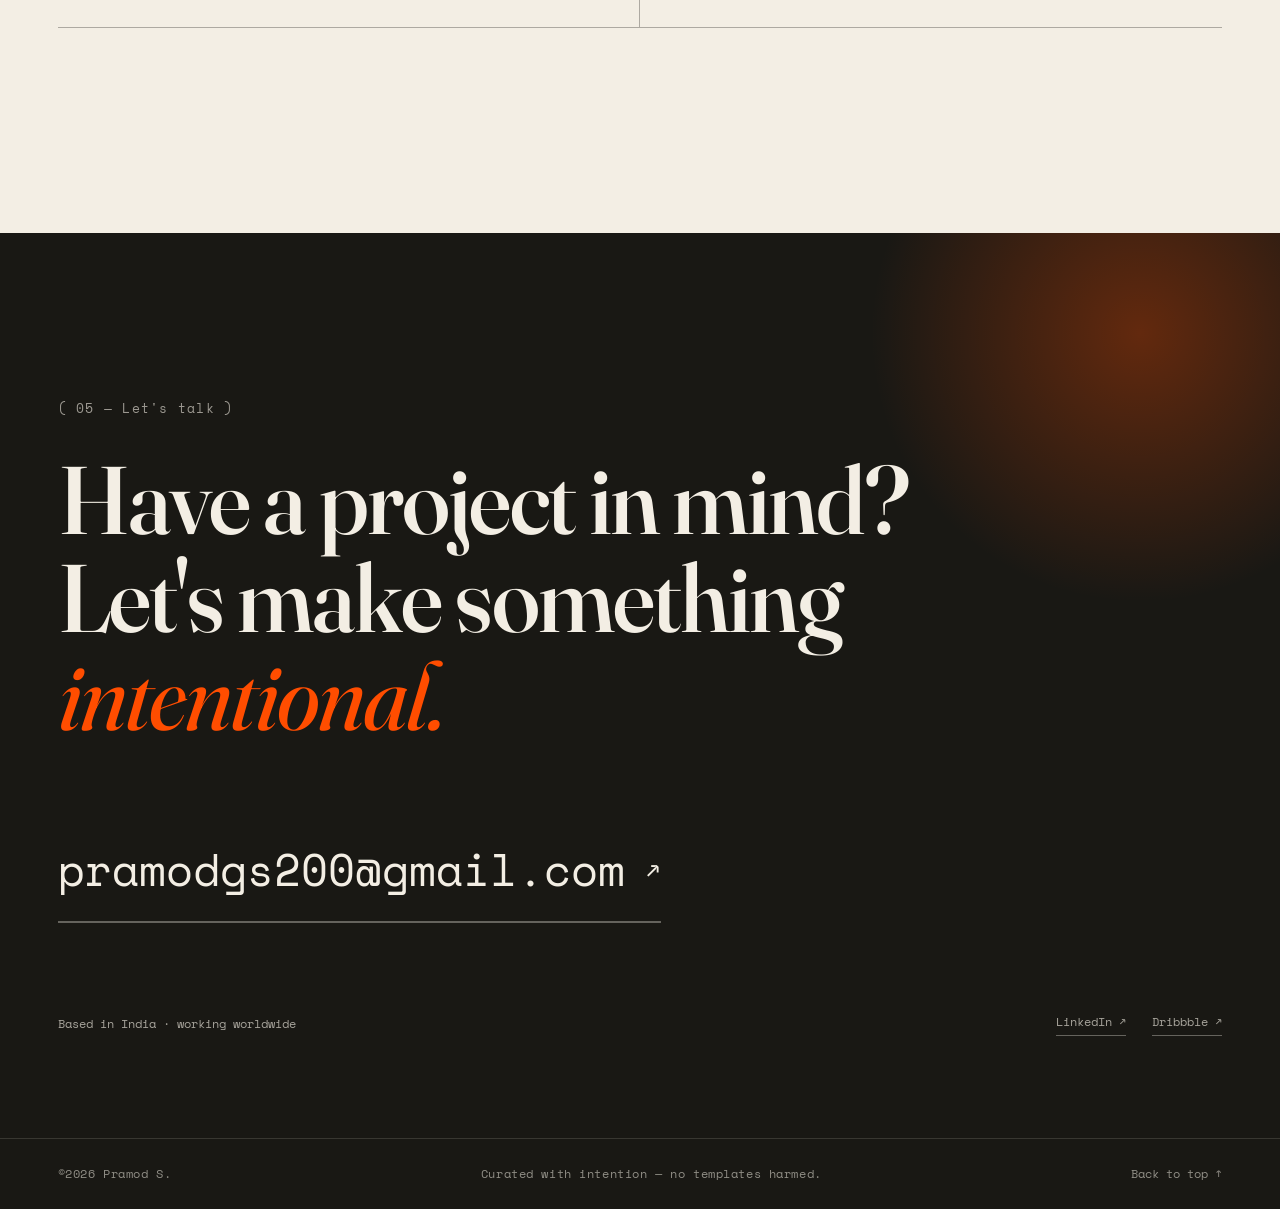
==== commit dc5ff341: "Update index.html" ====
--- a/index.html
+++ b/index.html
@@ -117,8 +117,25 @@
       <span class="section__rule"></span>
     </div>
 
+    <a href="case-food-delivery.html" class="case case--alt reveal" data-hover>
+      <div class="case__index mono">01</div>
+      <div class="case__meta">
+        <h2 class="case__title">Food Delivery</h2>
+        <p class="case__tags mono">Consumer ordering · UX &amp; UI design · Mobile</p>
+      </div>
+      <div class="case__body">
+        <div class="case__visual case__visual--img">
+          <img src="assets/work/food-app.jpg" alt="Food delivery app interface" loading="lazy" />
+        </div>
+        <div class="case__text">
+          <p>A mobile food-ordering experience redesigned for speed and appetite. Clearer menu hierarchy and a one-thumb checkout flow pushed order completion up 26% across test markets.</p>
+          <span class="case__link">Open case study <b>↗</b></span>
+        </div>
+      </div>
+    </a>
+
     <a href="case-figam.html" class="case reveal" data-hover>
-      <div class="case__index mono">01</div>
+      <div class="case__index mono">02</div>
       <div class="case__meta">
         <h2 class="case__title">Figam</h2>
         <p class="case__tags mono">Design collaboration · SaaS tooling · Web</p>
@@ -135,7 +152,7 @@
     </a>
 
     <a href="case-my-treatment.html" class="case case--alt reveal" data-hover>
-      <div class="case__index mono">02</div>
+      <div class="case__index mono">03</div>
       <div class="case__meta">
         <h2 class="case__title">My Treatment</h2>
         <p class="case__tags mono">Health payments · Fintech · Mobile</p>
@@ -152,7 +169,7 @@
     </a>
 
     <a href="case-fintech.html" class="case reveal" data-hover>
-      <div class="case__index mono">03</div>
+      <div class="case__index mono">04</div>
       <div class="case__meta">
         <h2 class="case__title">Fintech Dashboard</h2>
         <p class="case__tags mono">Financial platform · UX &amp; product design · Web</p>
@@ -164,23 +181,6 @@
         </div>
         <div class="case__visual case__visual--img">
           <img src="assets/work/project-fintech.jpg" alt="Fintech dashboard overview" loading="lazy" />
-        </div>
-      </div>
-    </a>
-
-    <a href="case-food-delivery.html" class="case case--alt reveal" data-hover>
-      <div class="case__index mono">04</div>
-      <div class="case__meta">
-        <h2 class="case__title">Food Delivery</h2>
-        <p class="case__tags mono">Consumer ordering · UX &amp; UI design · Mobile</p>
-      </div>
-      <div class="case__body">
-        <div class="case__visual case__visual--img">
-          <img src="assets/work/food-app.jpg" alt="Food delivery app interface" loading="lazy" />
-        </div>
-        <div class="case__text">
-          <p>A mobile food-ordering experience redesigned for speed and appetite. Clearer menu hierarchy and a one-thumb checkout flow pushed order completion up 26% across test markets.</p>
-          <span class="case__link">Open case study <b>↗</b></span>
         </div>
       </div>
     </a>
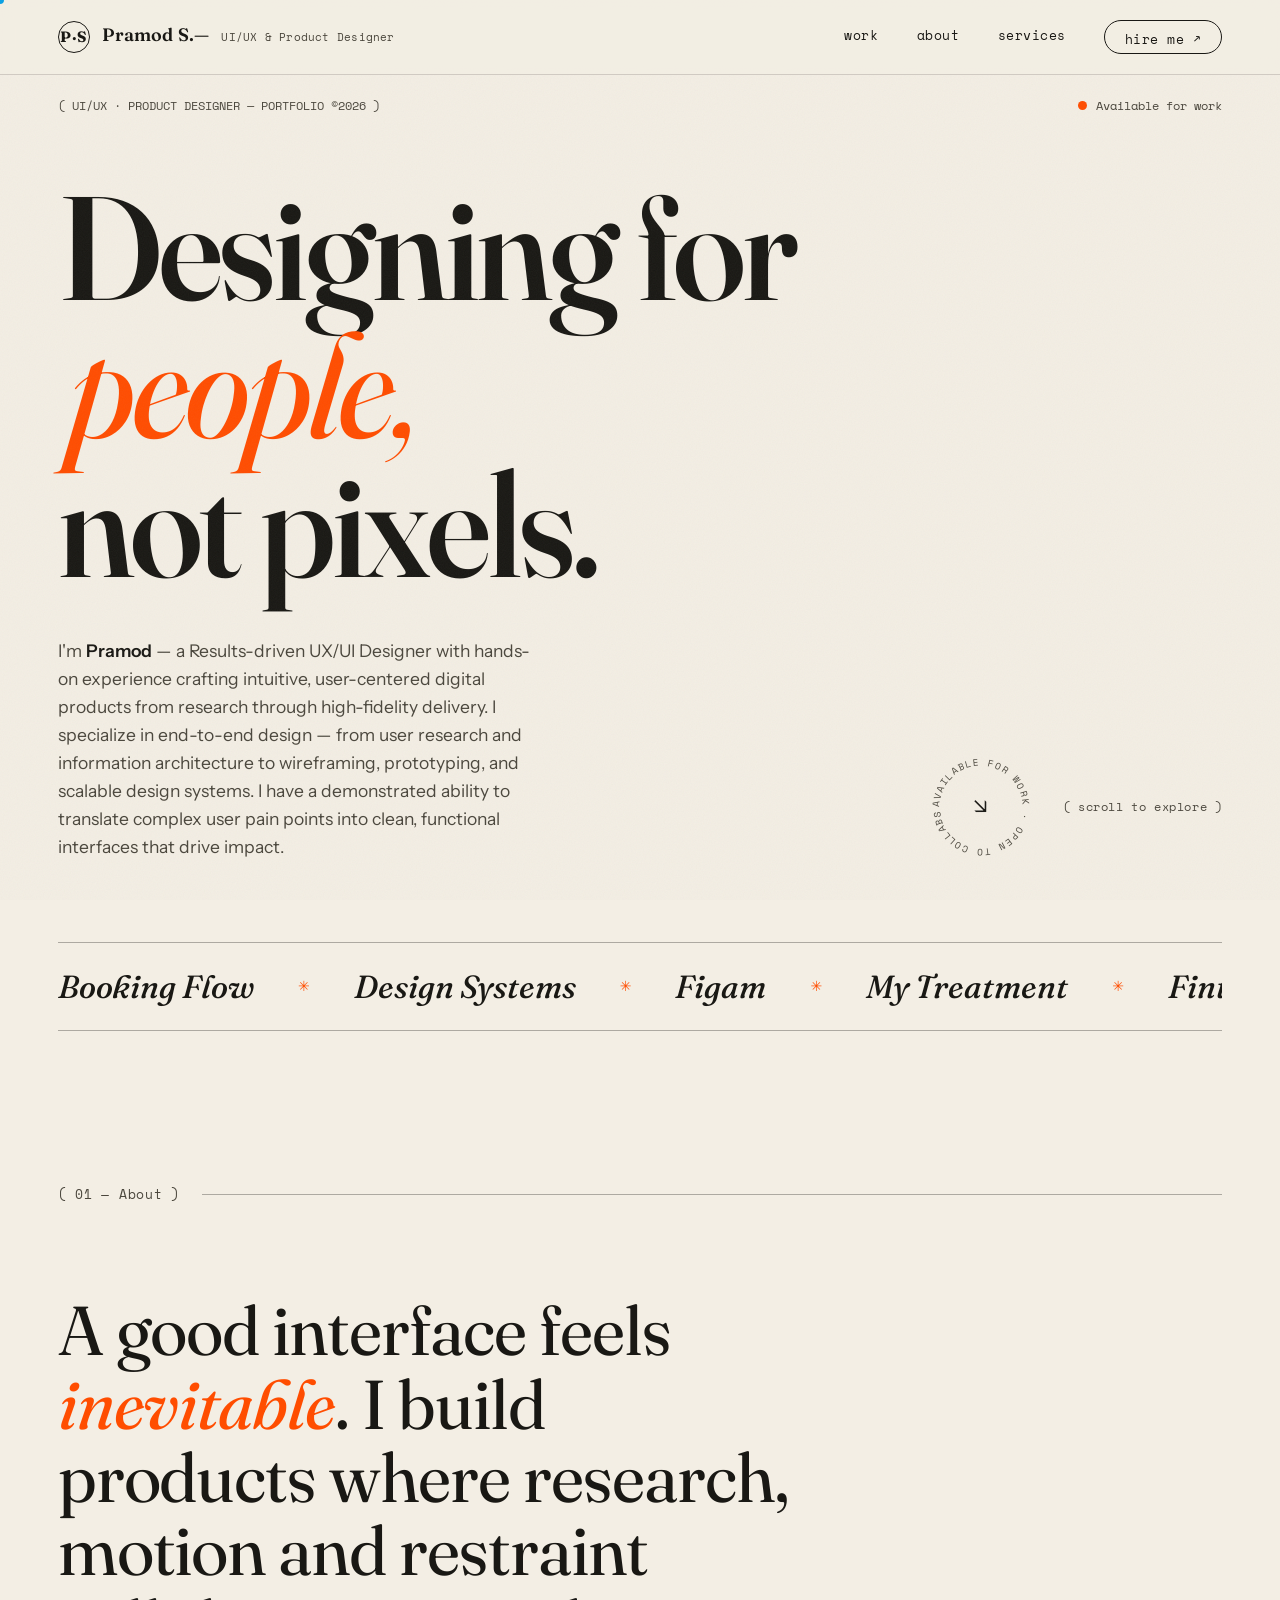
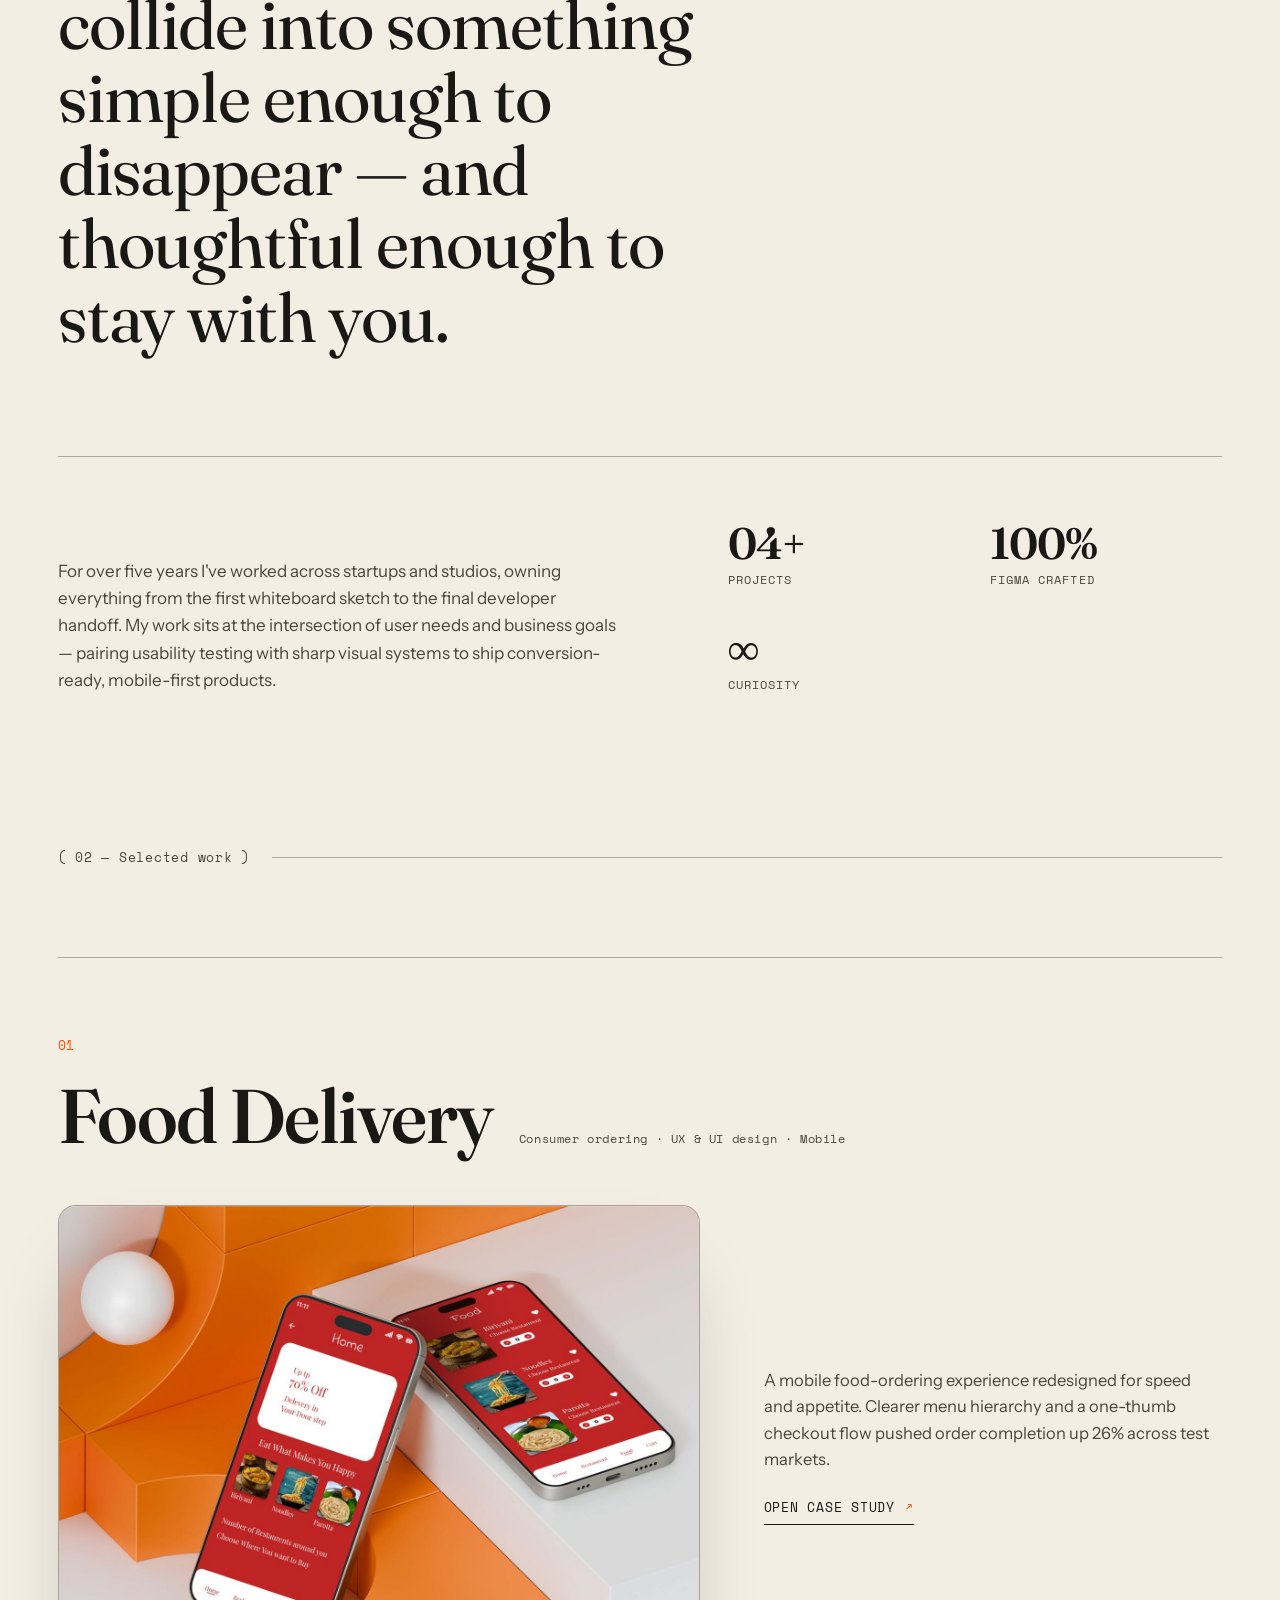
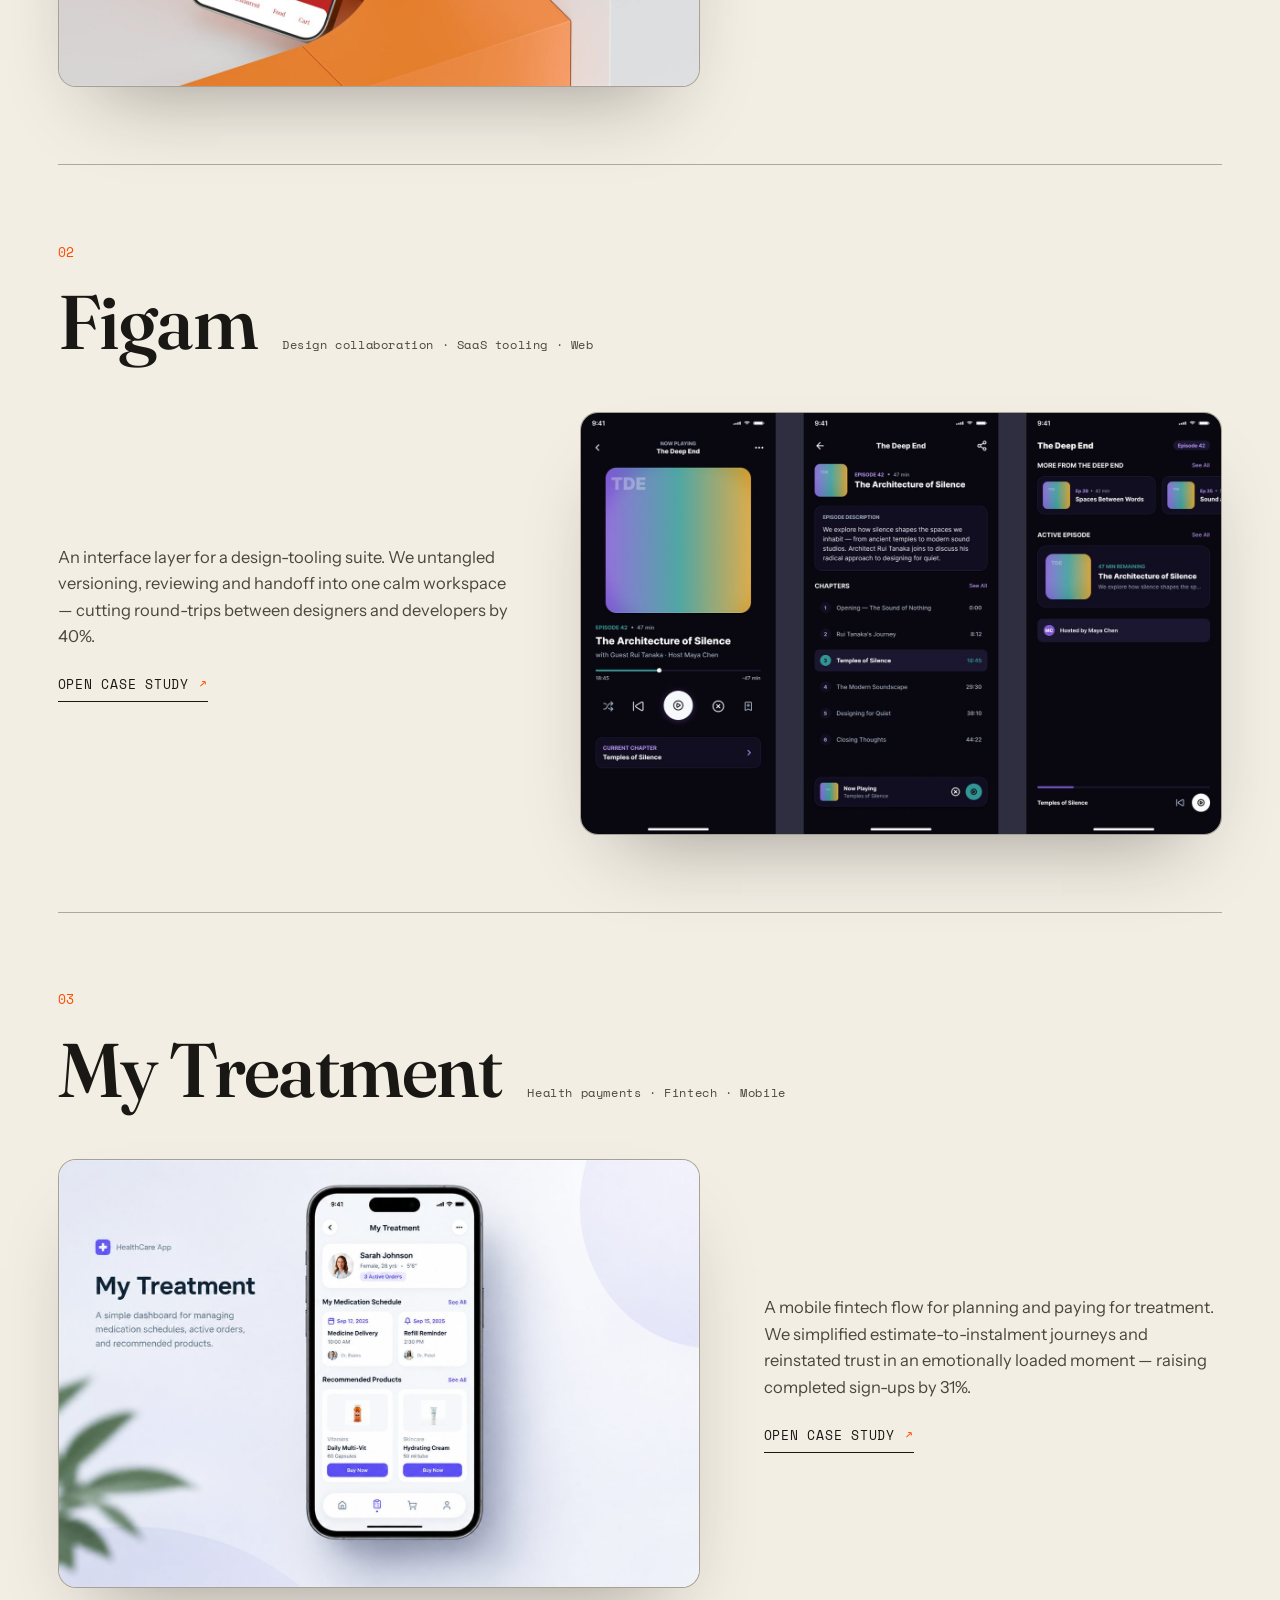
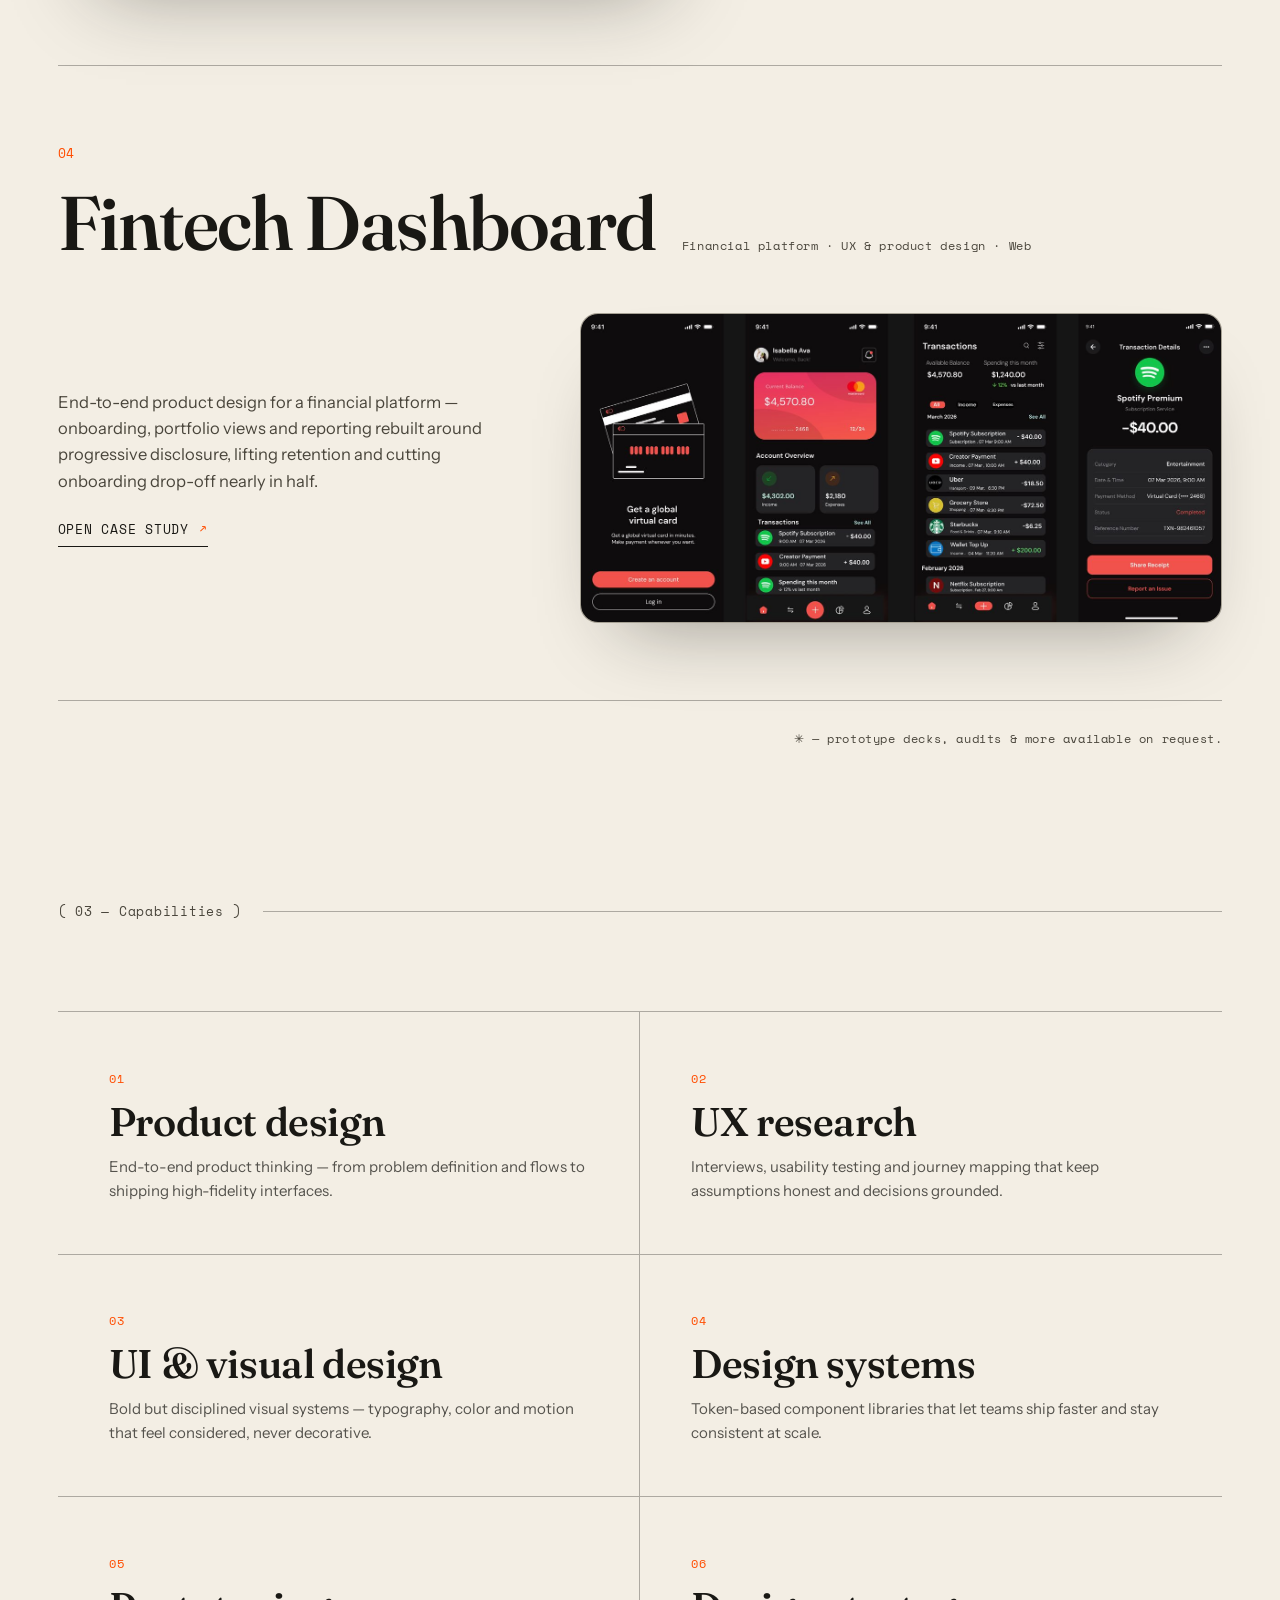
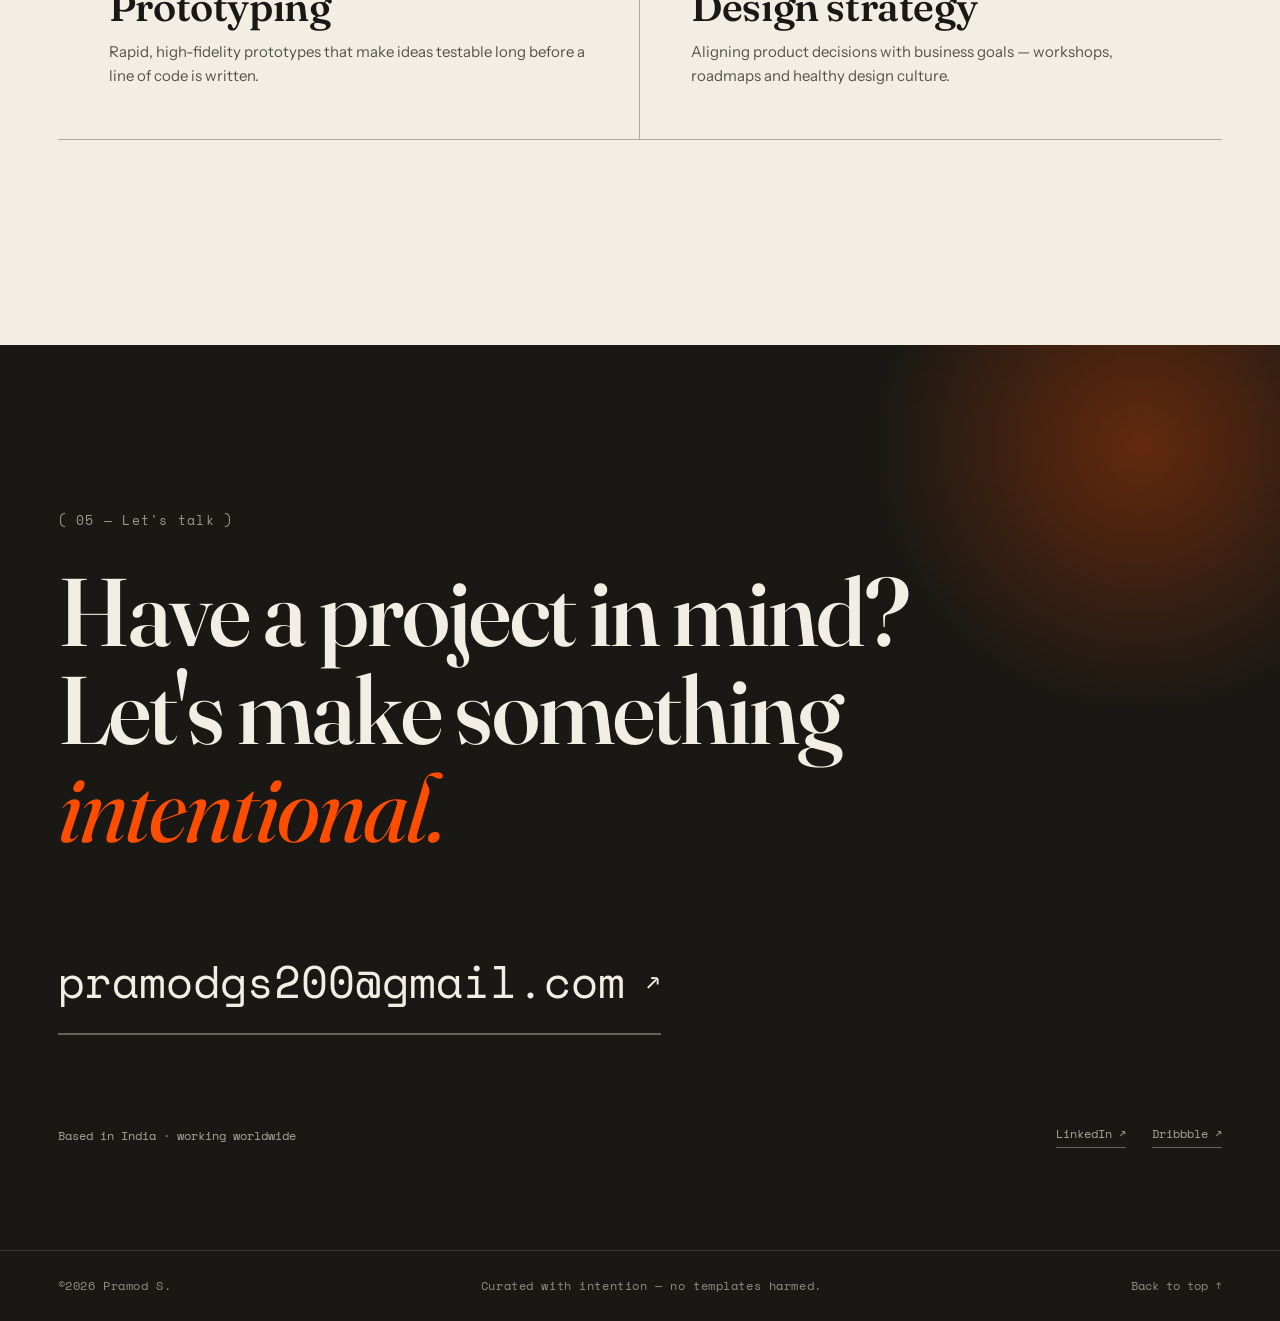
==== commit c8d891ac: "Update hero bio with new professional description" ====
--- a/index.html
+++ b/index.html
@@ -47,9 +47,9 @@
 
     <div class="hero__bottom reveal">
       <p class="hero__intro">
-        I'm <strong>Pramod</strong> — a UI/UX &amp; product designer with 5+ years
-        shaping web and mobile experiences for tech, SaaS and e-commerce.
-        I turn fuzzy problems into interfaces people actually enjoy using.
+        I'm <strong>Pramod</strong> — a Results-driven UX/UI Designer with hands-on experience crafting intuitive, user-centered digital products from research through high-fidelity delivery.
+        I specialize in end-to-end design — from user research and information architecture to wireframing, prototyping, and scalable design systems.
+        I have a demonstrated ability to translate complex user pain points into clean, functional interfaces that drive impact.
       </p>
       <div class="hero__meta">
         <div class="hero__orb">
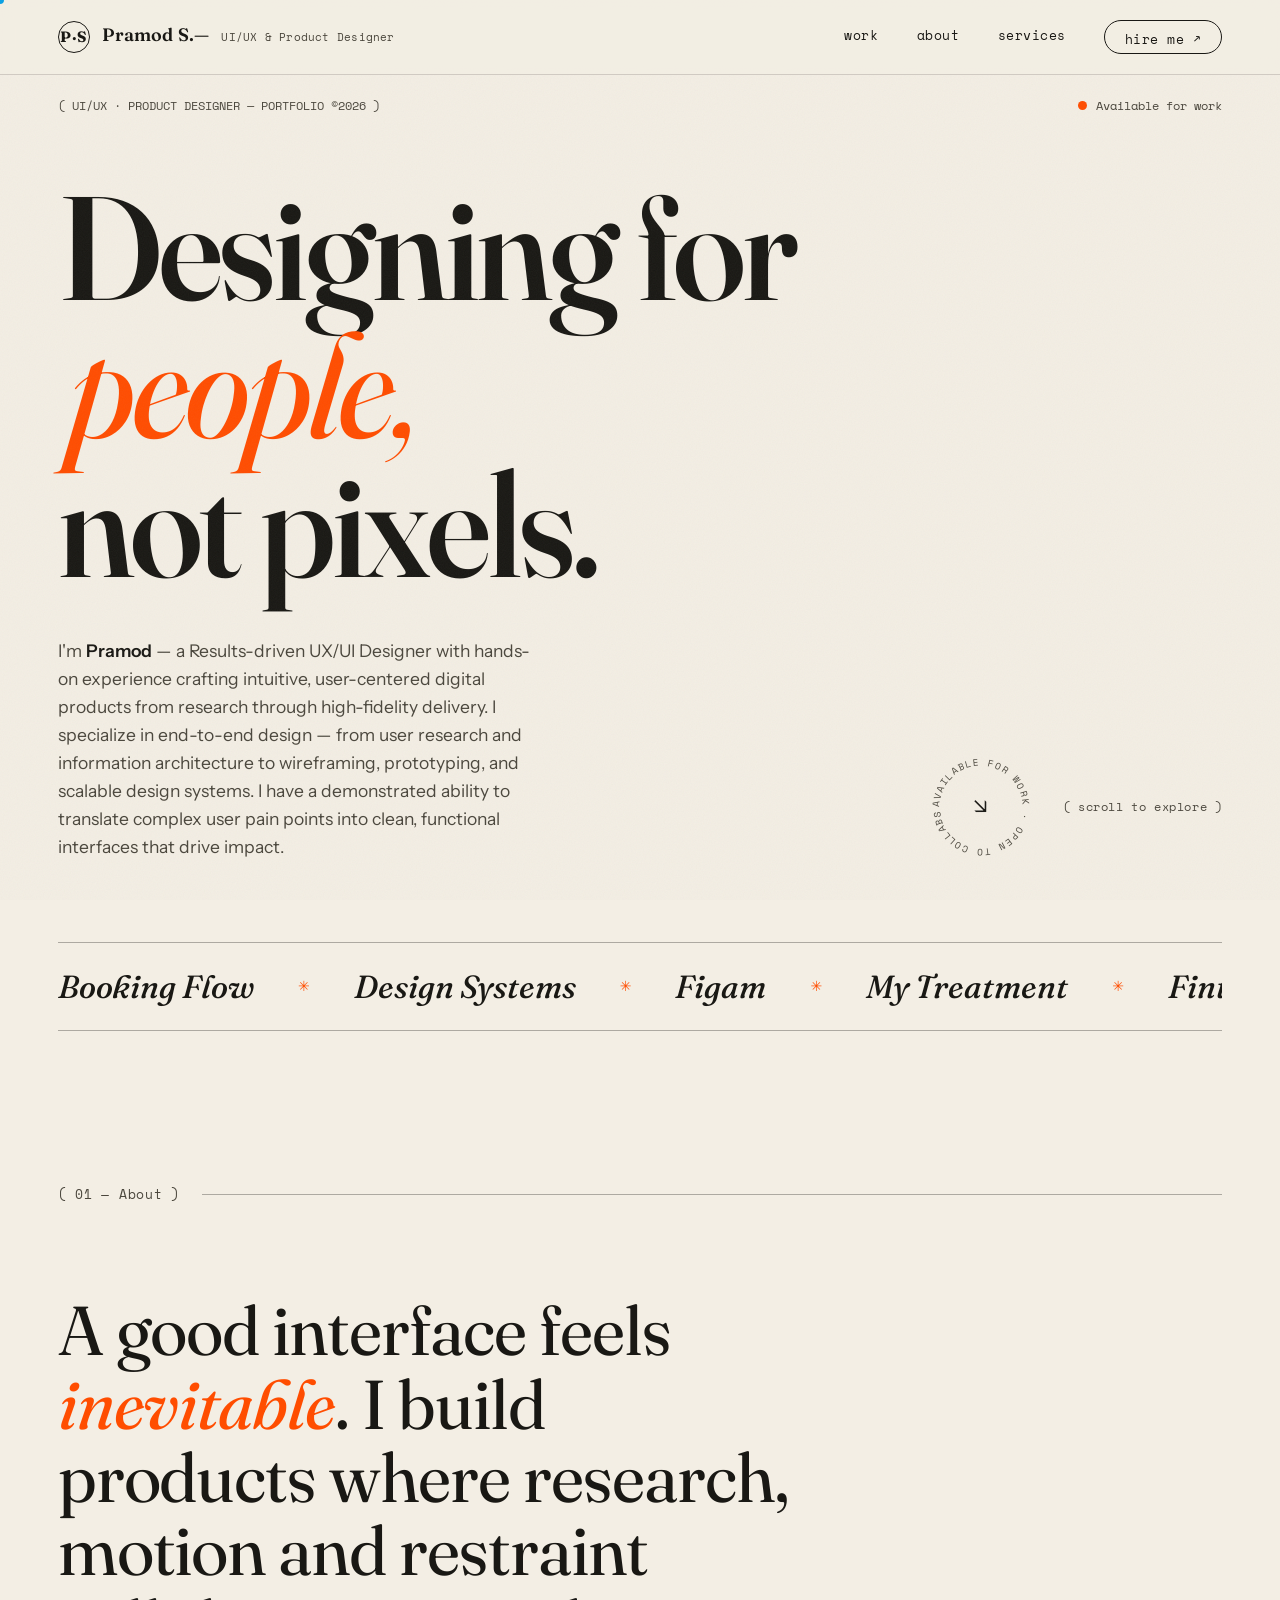
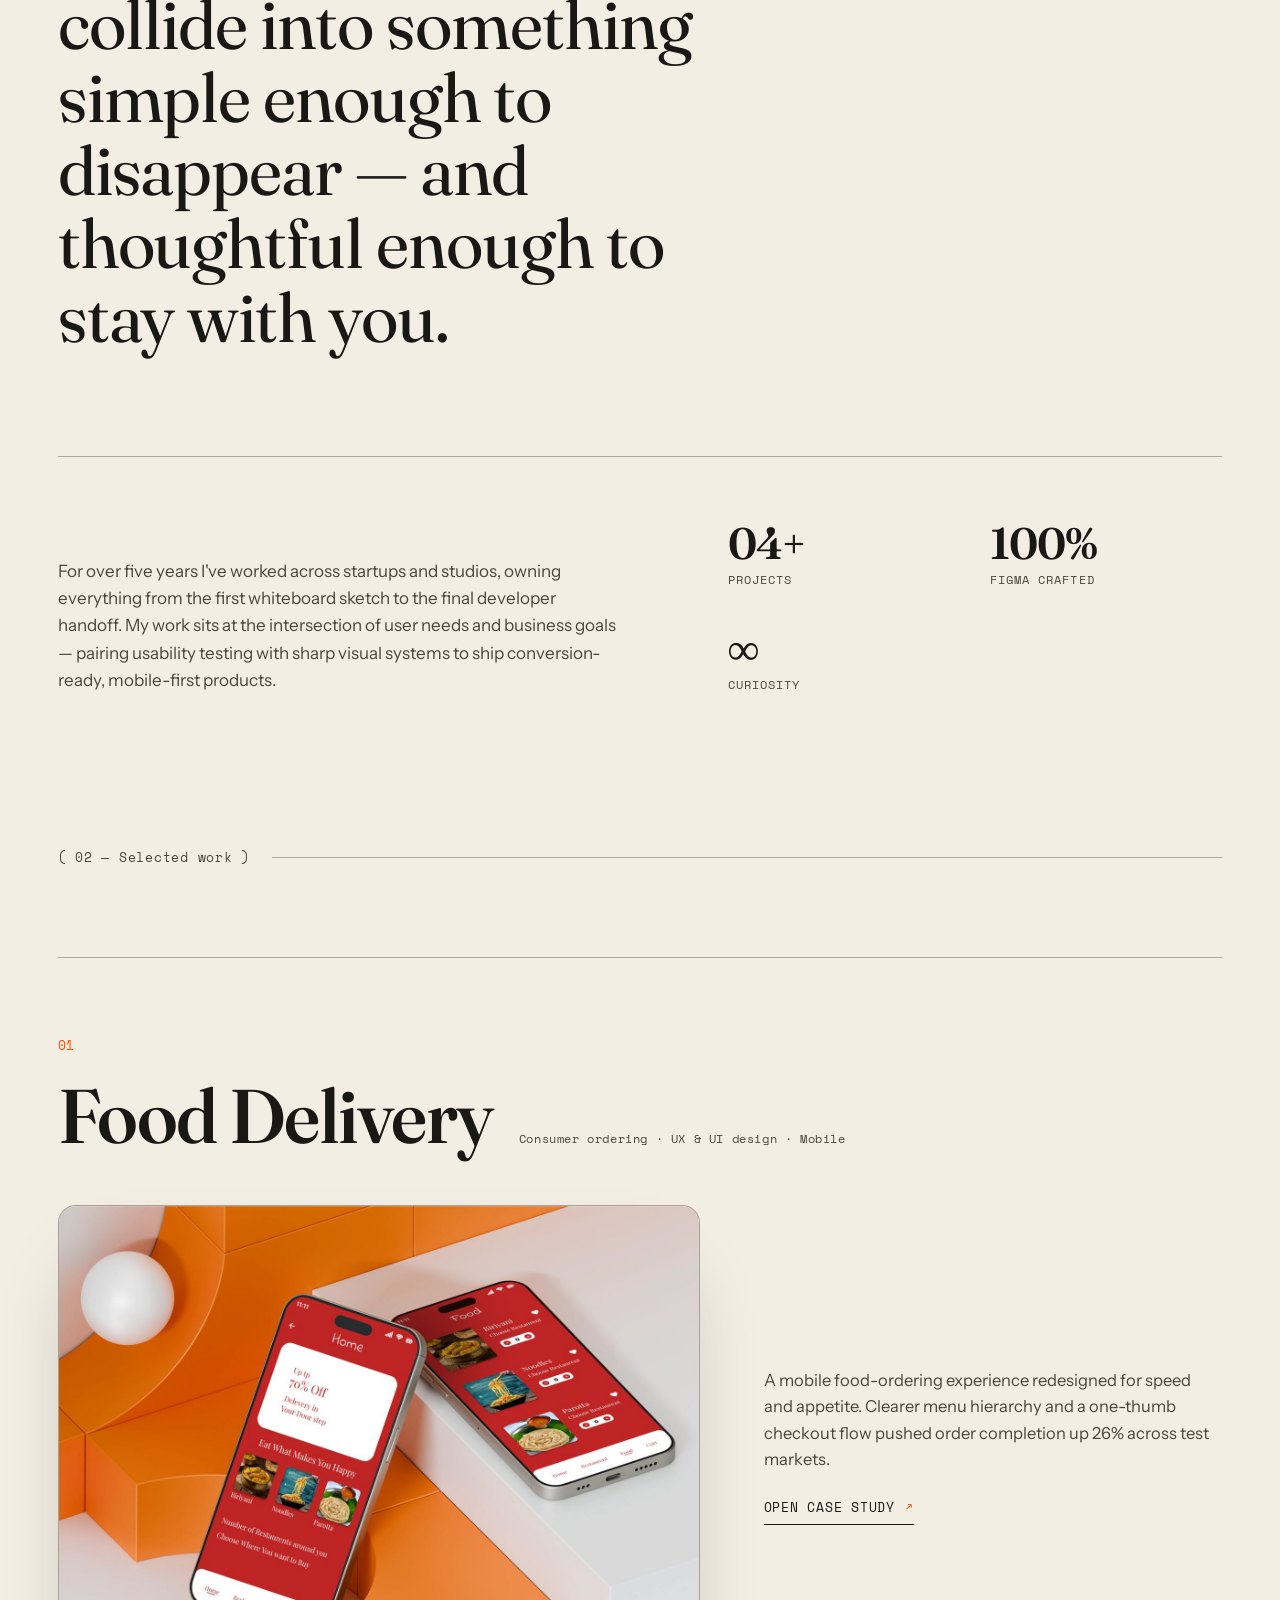
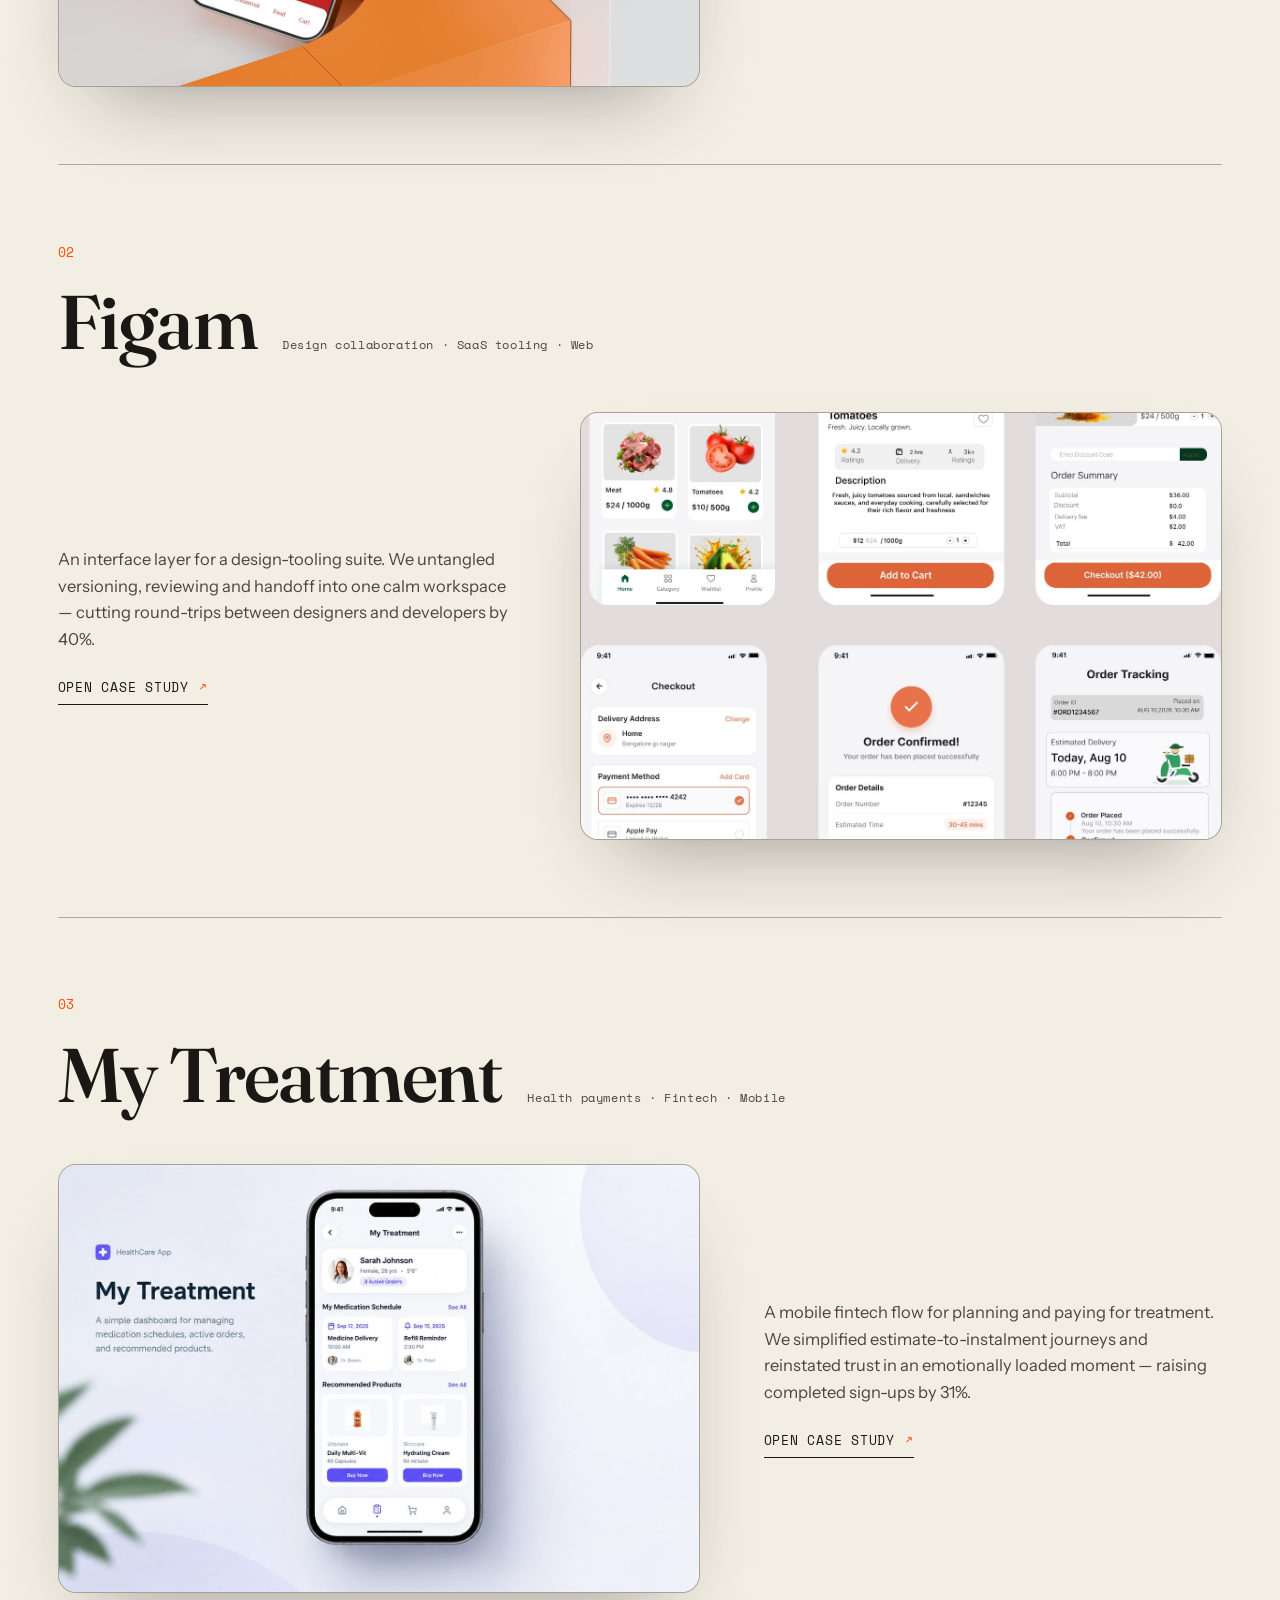
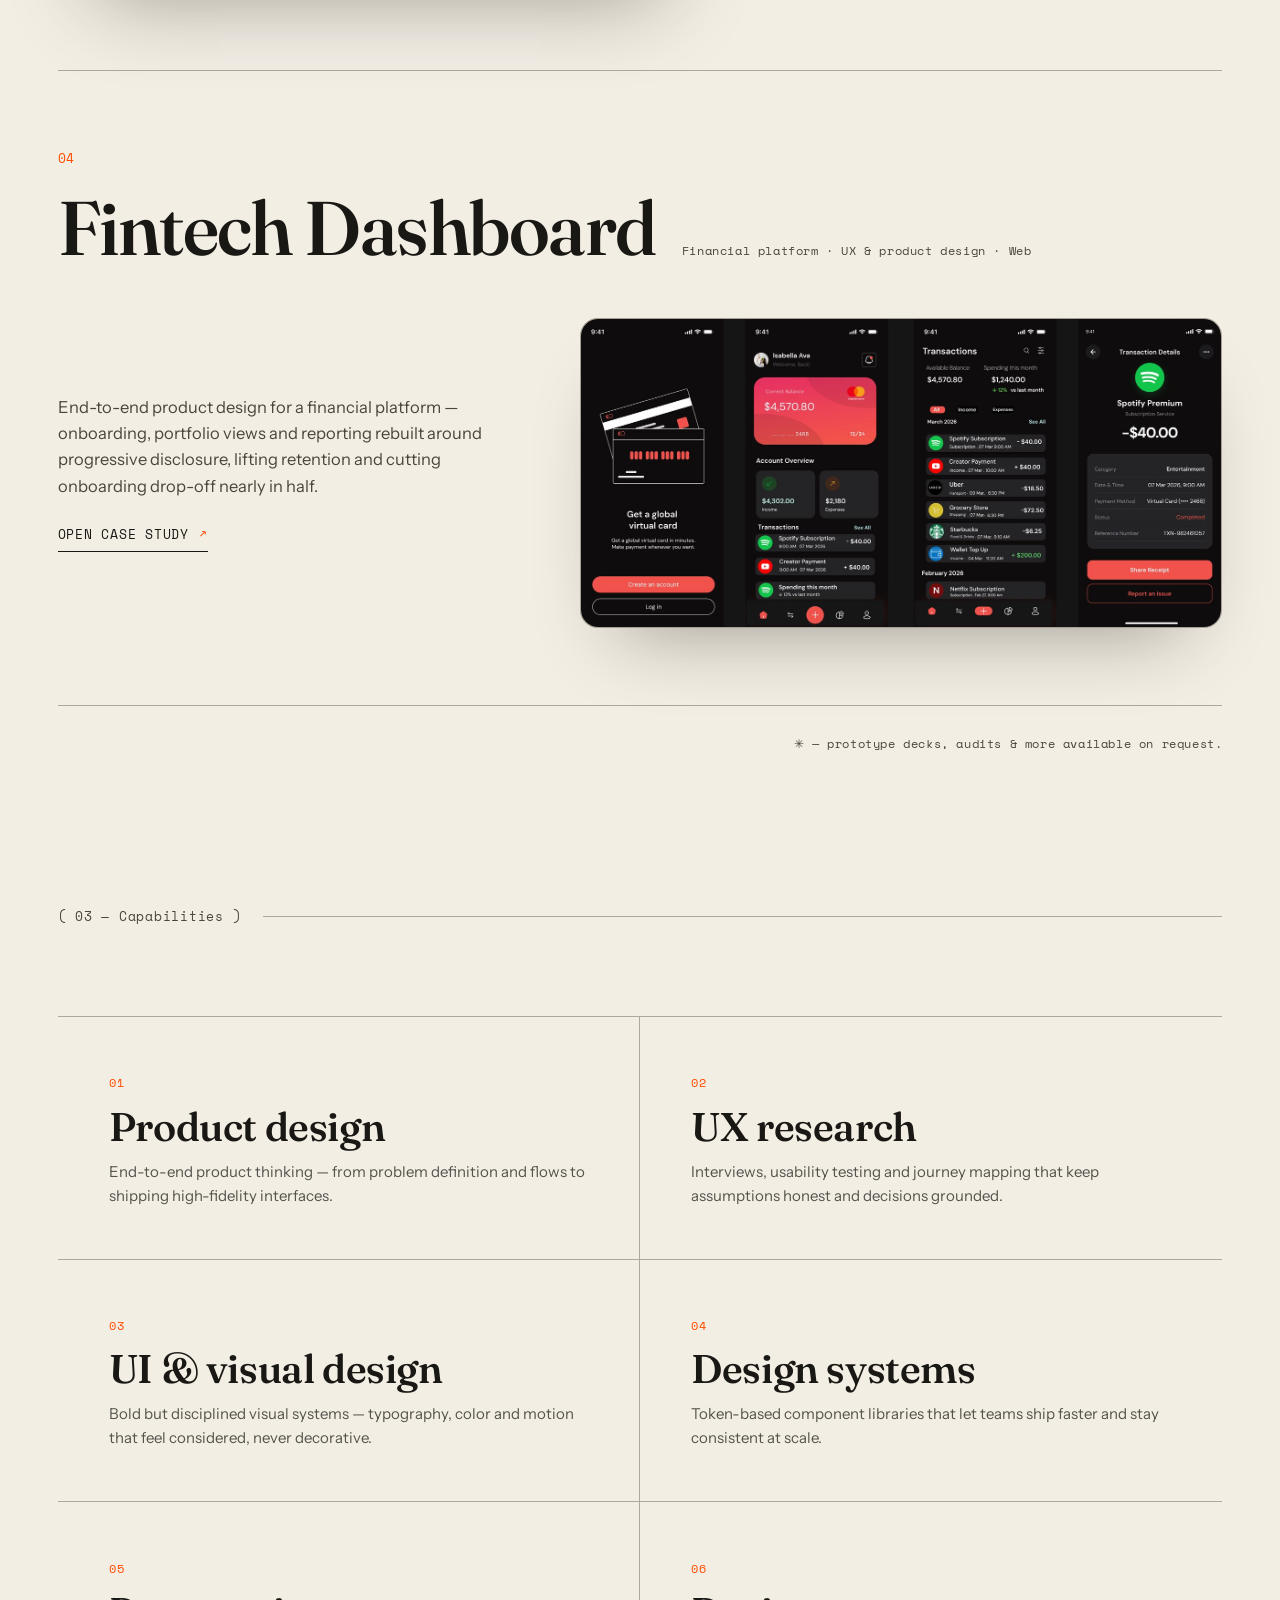
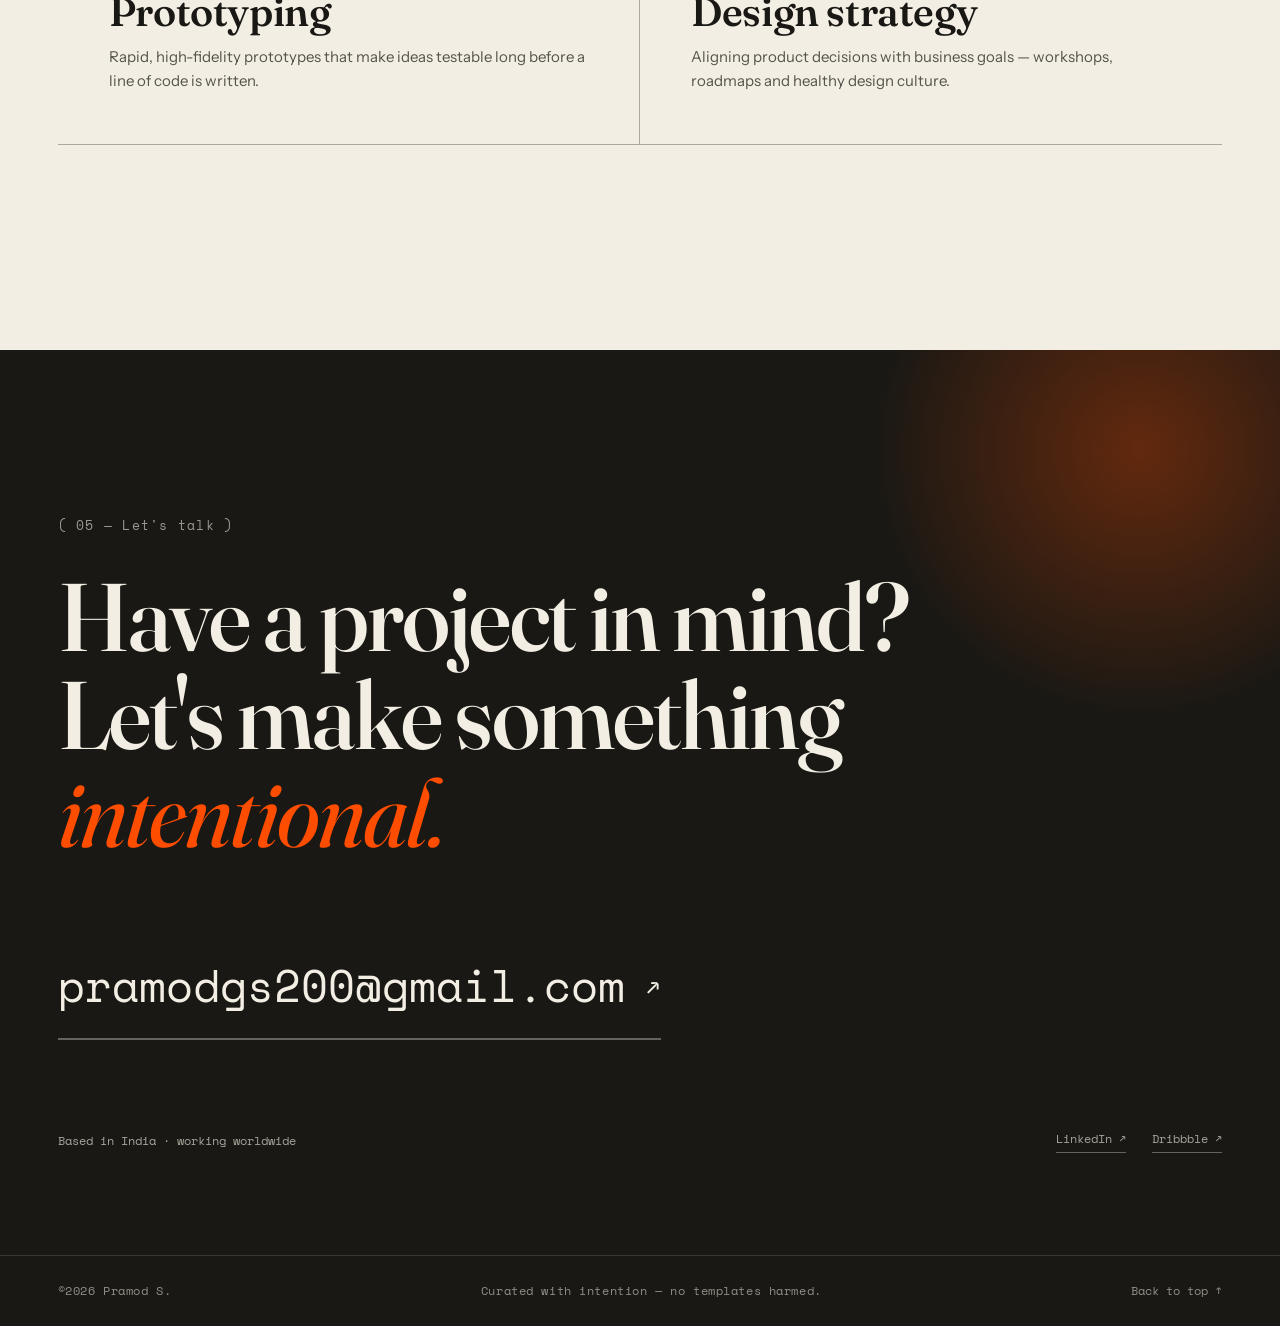
==== commit a17e6acf: "Update Figam visual assets and cover styling" ====
--- a/index.html
+++ b/index.html
@@ -145,7 +145,7 @@
           <p>An interface layer for a design-tooling suite. We untangled versioning, reviewing and handoff into one calm workspace — cutting round-trips between designers and developers by 40%.</p>
           <span class="case__link">Open case study <b>↗</b></span>
         </div>
-        <div class="case__visual case__visual--img">
+        <div class="case__visual case__visual--img case__visual--cover">
           <img src="assets/work/figam.jpg" alt="Figam — design collaboration workspace" loading="lazy" />
         </div>
       </div>
--- a/styles.css
+++ b/styles.css
@@ -389,6 +389,10 @@
   transition: transform 0.6s cubic-bezier(.2,.8,.2,1);
   background: var(--paper-2);
 }
+.case__visual--cover img {
+  aspect-ratio: 3 / 2;
+  object-fit: cover;
+}
 .case:hover .case__visual--img img { transform: translateY(-8px) rotate(-0.6deg); }
 .case--alt:hover .case__visual--img img { transform: translateY(-8px) rotate(0.6deg); }
 
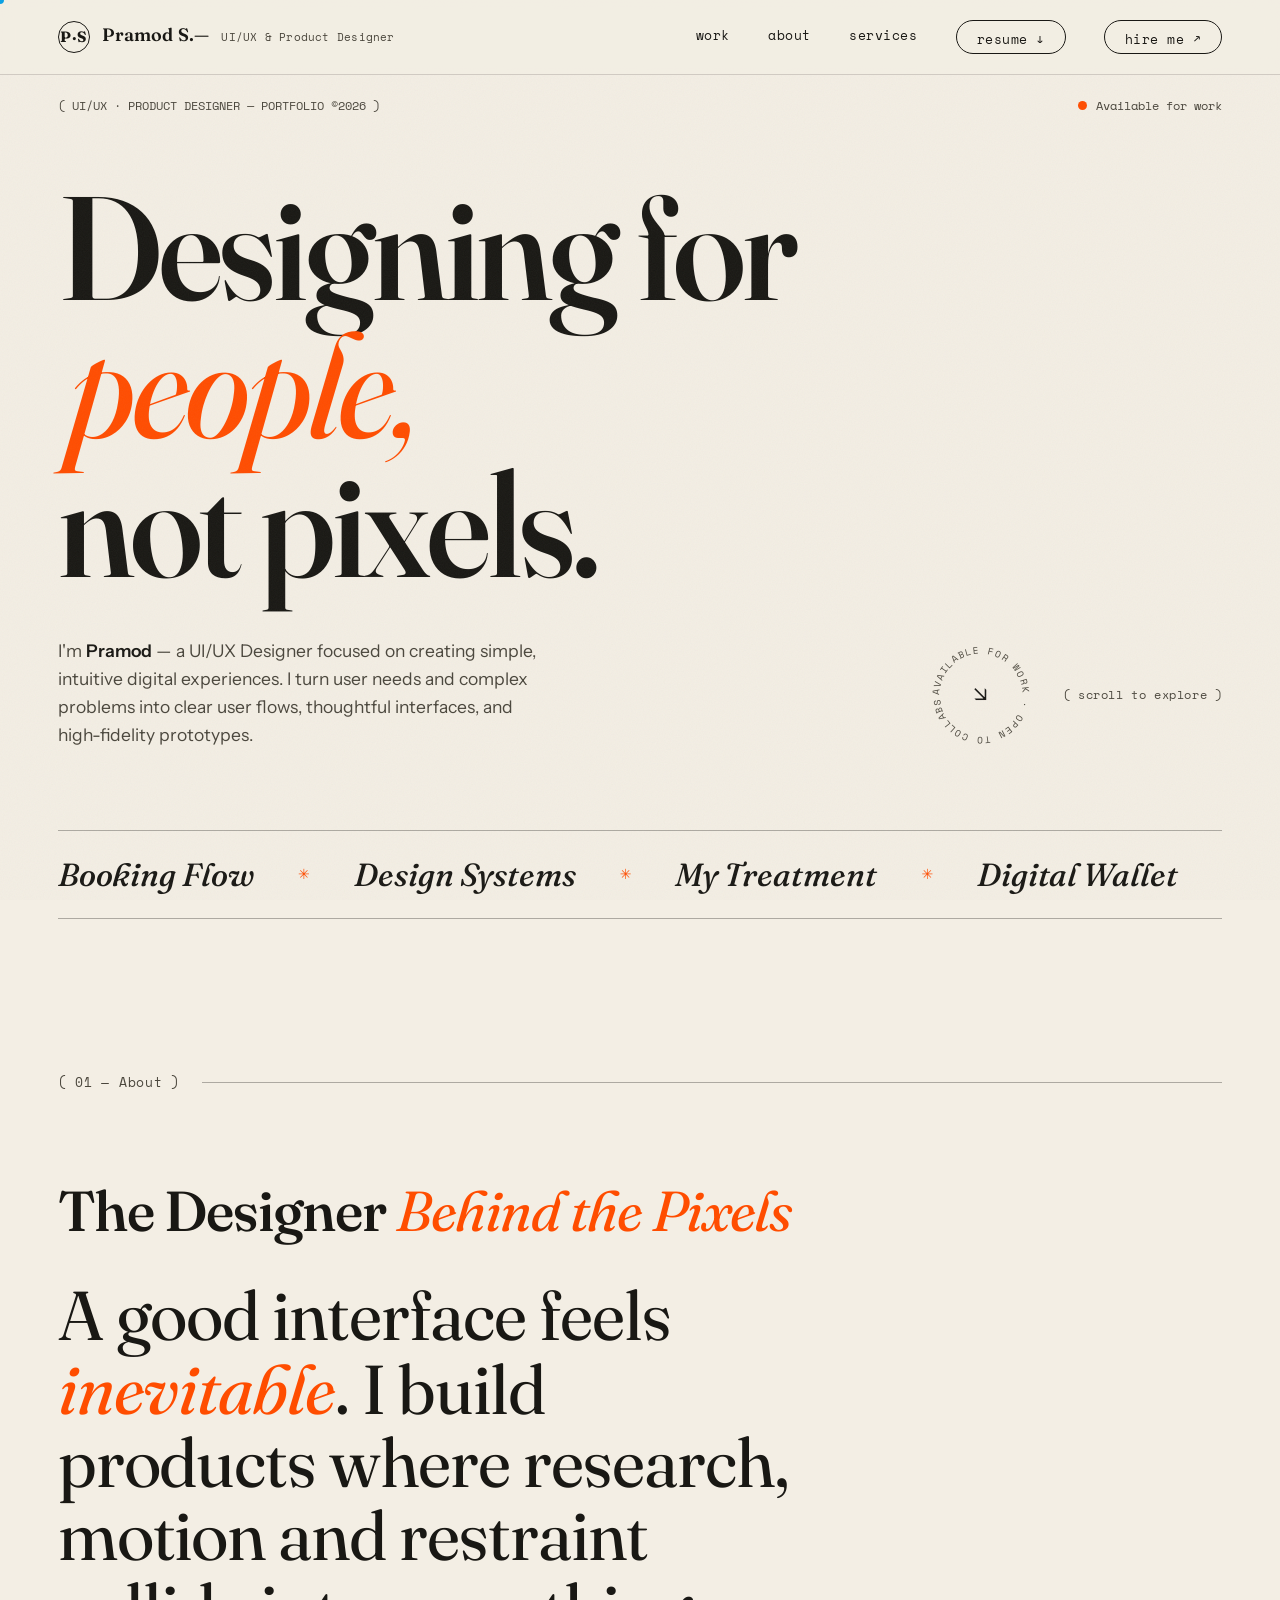
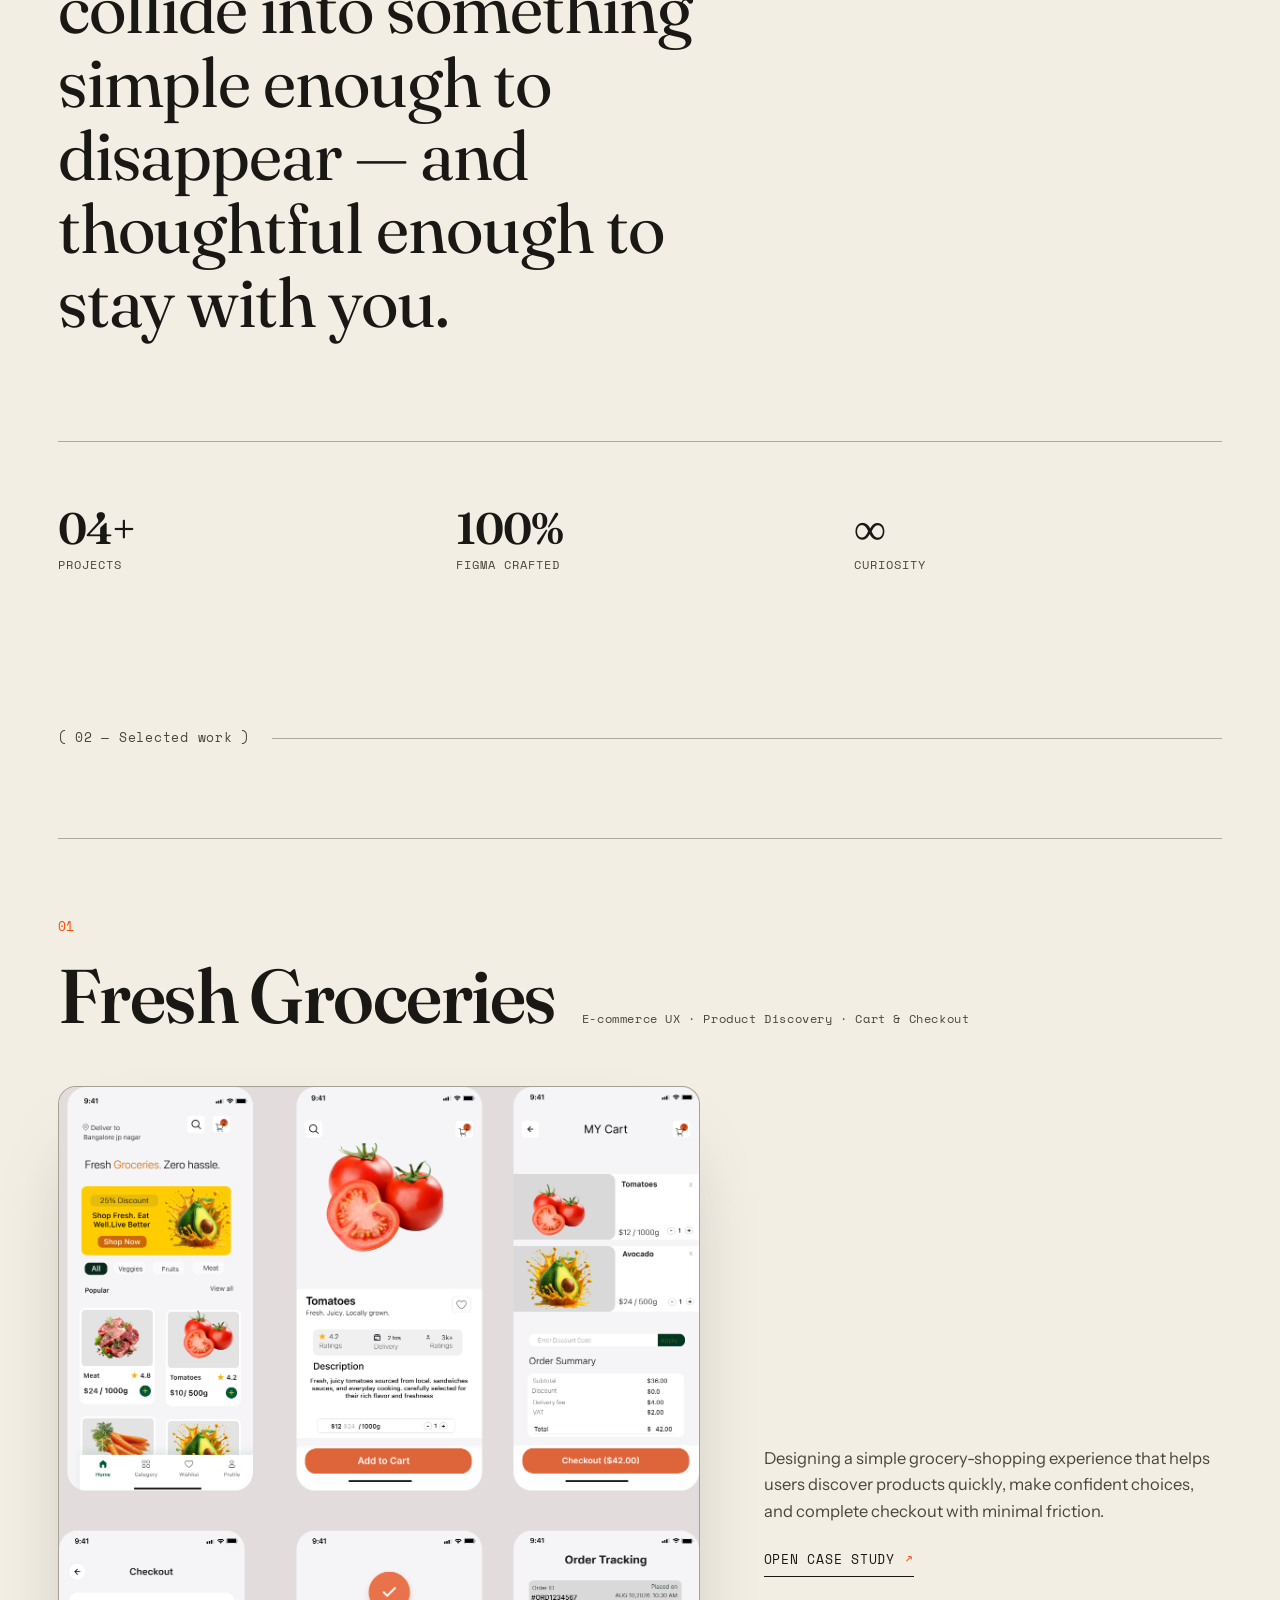
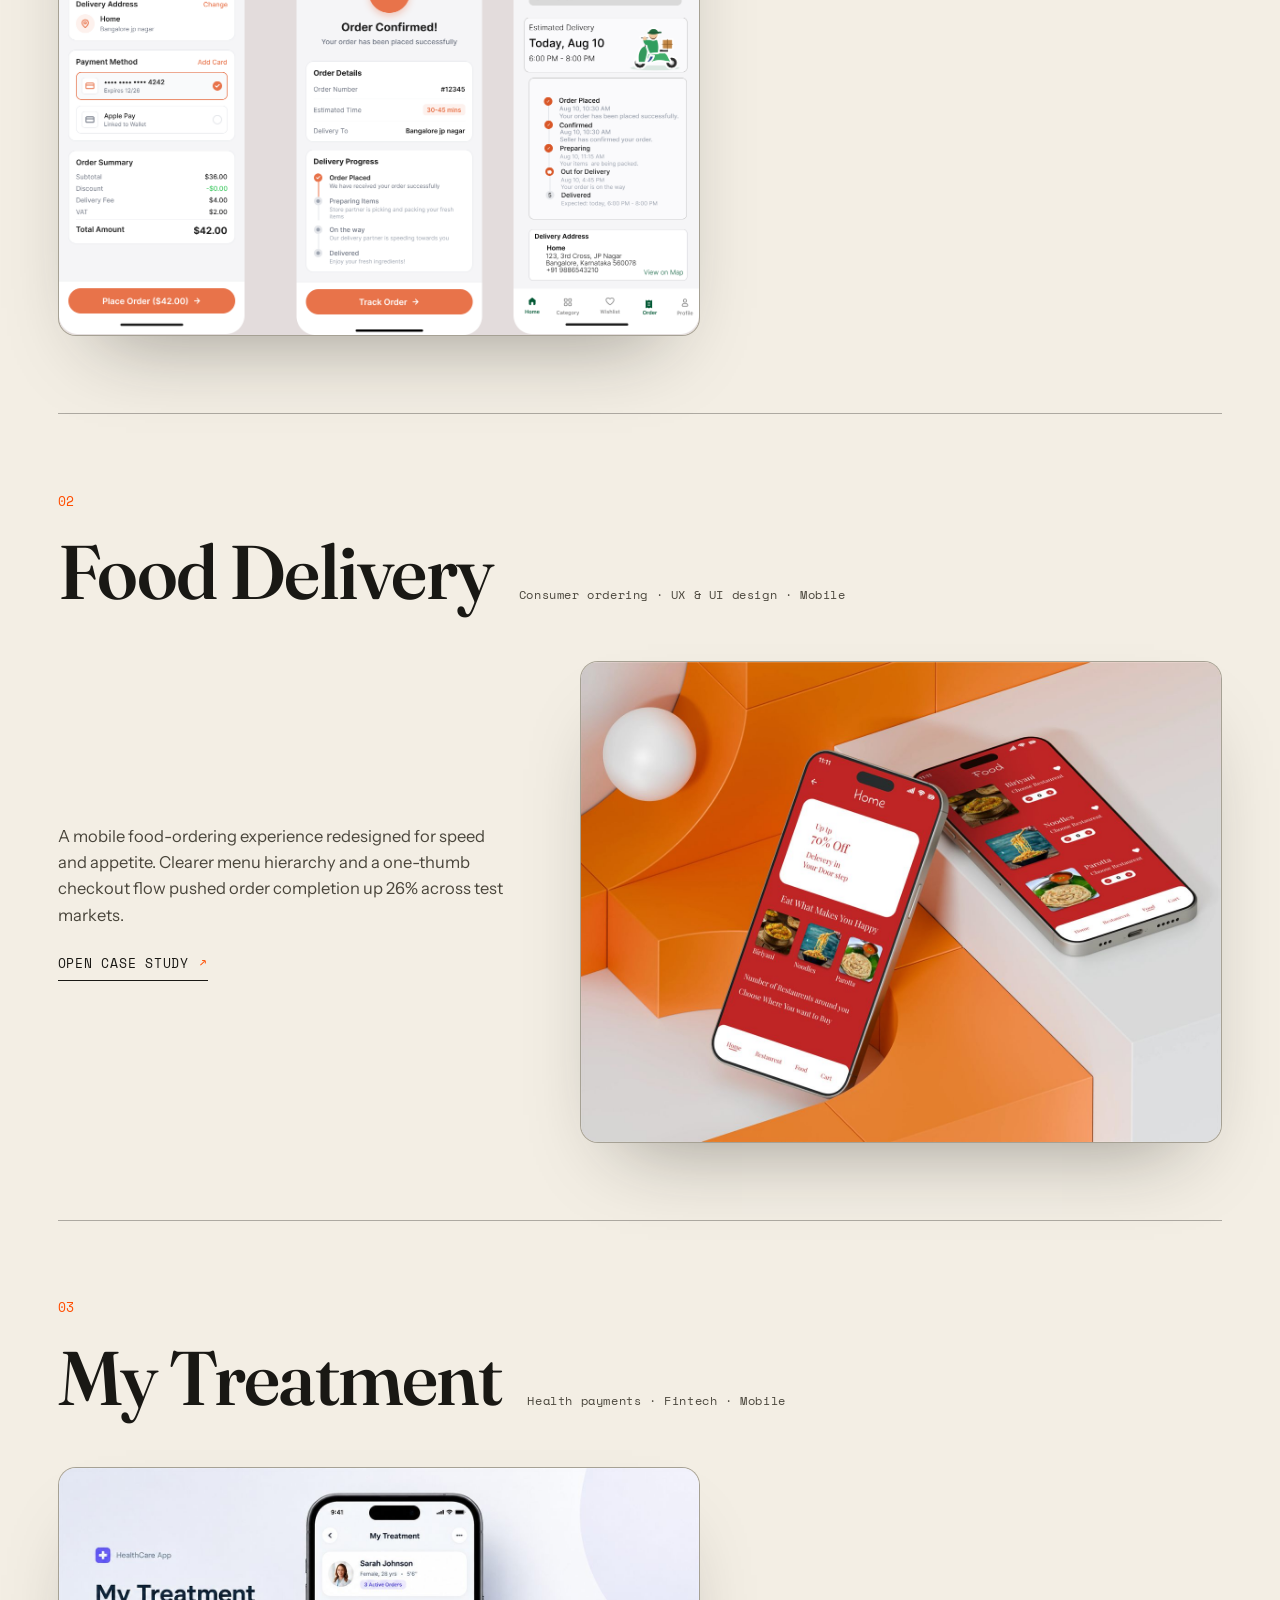
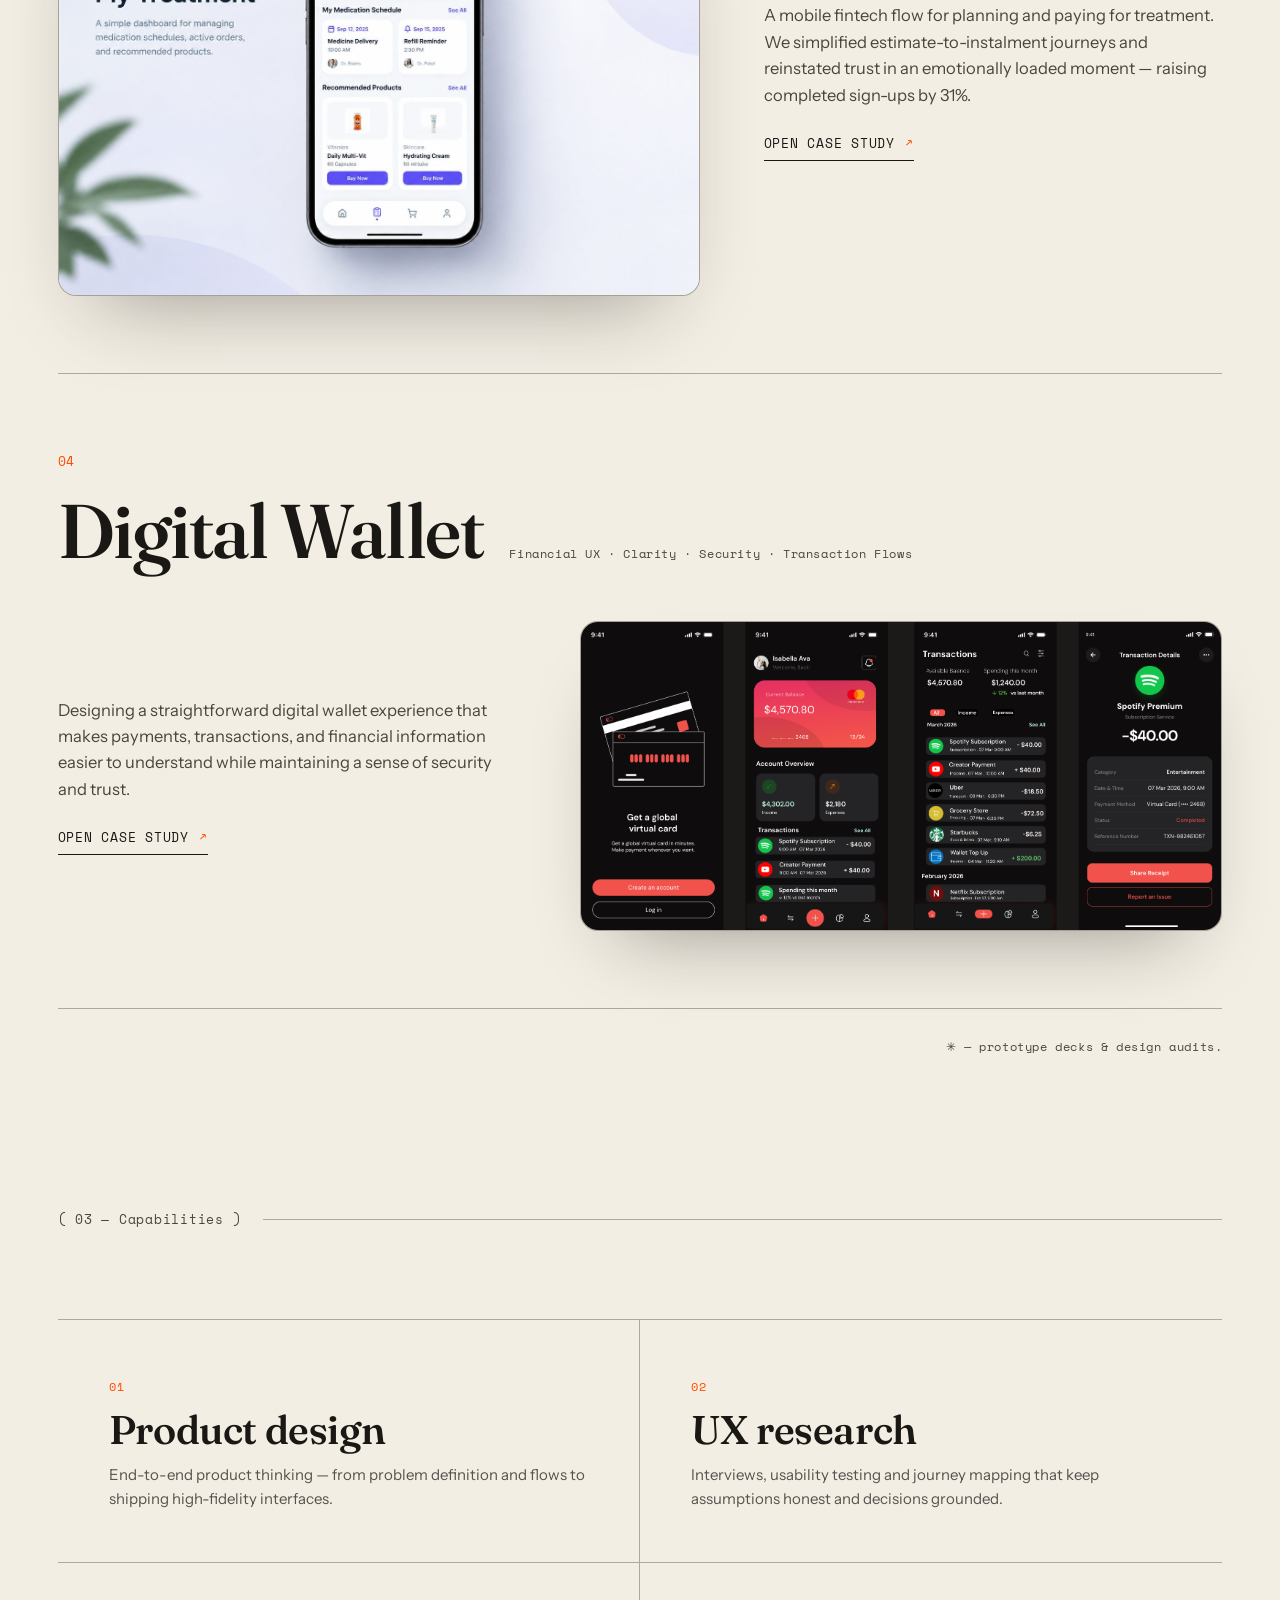
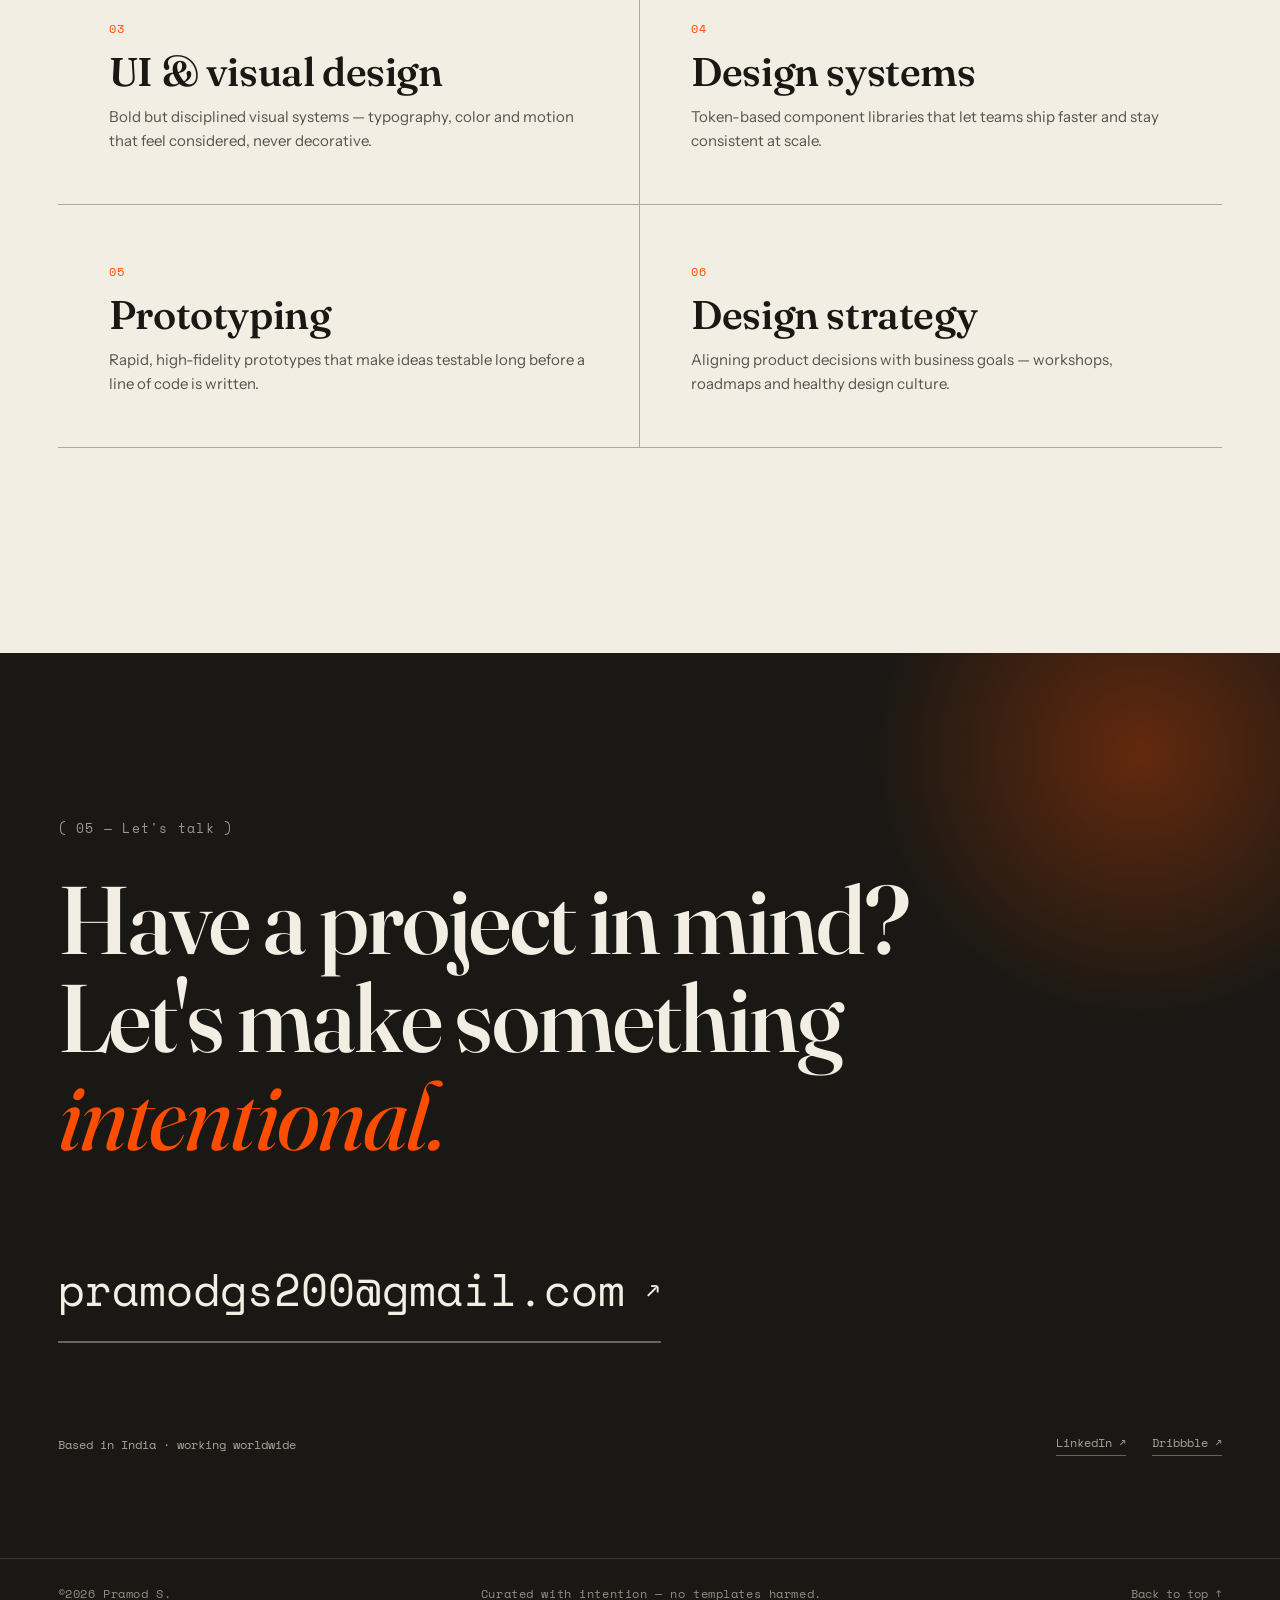
==== commit 6c0cddae: "Update portfolio: add digital wallet and fresh groceries case studies, update existing pages and sty" ====
--- a/index.html
+++ b/index.html
@@ -26,6 +26,7 @@
     <a href="#work">Work</a>
     <a href="#about">About</a>
     <a href="#services">Services</a>
+    <a href="assets/Pramod-Resume.pdf" class="nav__cta nav__cta--ghost" download>Resume <span>↓</span></a>
     <a href="#contact" class="nav__cta">Hire me <span>↗</span></a>
   </nav>
 </header>
@@ -47,9 +48,7 @@
 
     <div class="hero__bottom reveal">
       <p class="hero__intro">
-        I'm <strong>Pramod</strong> — a Results-driven UX/UI Designer with hands-on experience crafting intuitive, user-centered digital products from research through high-fidelity delivery.
-        I specialize in end-to-end design — from user research and information architecture to wireframing, prototyping, and scalable design systems.
-        I have a demonstrated ability to translate complex user pain points into clean, functional interfaces that drive impact.
+        I'm <strong>Pramod</strong> — a UI/UX Designer focused on creating simple, intuitive digital experiences. I turn user needs and complex problems into clear user flows, thoughtful interfaces, and high-fidelity prototypes.
       </p>
       <div class="hero__meta">
         <div class="hero__orb">
@@ -67,15 +66,15 @@
       <div class="marquee__row">
         <span>Booking Flow</span><i>✳</i>
         <span>Design Systems</span><i>✳</i>
-        <span>Figam</span><i>✳</i>
         <span>My Treatment</span><i>✳</i>
-        <span>Fintech</span><i>✳</i>
+        <span>Digital Wallet</span><i>✳</i>
+        <span>Fresh Groceries</span><i>✳</i>
         <span>Food Delivery</span><i>✳</i>
         <span>Booking Flow</span><i>✳</i>
         <span>Design Systems</span><i>✳</i>
-        <span>Figam</span><i>✳</i>
         <span>My Treatment</span><i>✳</i>
-        <span>Fintech</span><i>✳</i>
+        <span>Digital Wallet</span><i>✳</i>
+        <span>Fresh Groceries</span><i>✳</i>
         <span>Food Delivery</span><i>✳</i>
       </div>
     </div>
@@ -88,6 +87,8 @@
       <span class="section__rule"></span>
     </div>
 
+    <h2 class="about__title reveal">The Designer <em>Behind the Pixels</em></h2>
+
     <p class="about__statement reveal">
       A good interface feels <em>inevitable</em>. I build products where
       research, motion and restraint collide into something simple enough to
@@ -95,13 +96,6 @@
     </p>
 
     <div class="about__grid">
-      <p class="about__body reveal">
-        For over five years I've worked across startups and studios, owning
-        everything from the first whiteboard sketch to the final developer
-        handoff. My work sits at the intersection of user needs and business
-        goals — pairing usability testing with sharp visual systems to ship
-        conversion-ready, mobile-first products.
-      </p>
       <ul class="about__stats mono reveal">
         <li><span>04+</span><label>Projects</label></li>
         <li><span>100%</span><label>Figma crafted</label></li>
@@ -117,36 +111,36 @@
       <span class="section__rule"></span>
     </div>
 
-    <a href="case-food-delivery.html" class="case case--alt reveal" data-hover>
+    <a href="case-fresh-groceries.html" class="case case--alt reveal" data-hover>
       <div class="case__index mono">01</div>
+      <div class="case__meta">
+        <h2 class="case__title">Fresh Groceries</h2>
+        <p class="case__tags mono">E-commerce UX · Product Discovery · Cart &amp; Checkout</p>
+      </div>
+      <div class="case__body">
+        <div class="case__visual case__visual--img">
+          <img src="assets/images/Fresh%20Groceries.png" alt="Fresh Groceries app interface" loading="lazy" />
+        </div>
+        <div class="case__text">
+          <p>Designing a simple grocery-shopping experience that helps users discover products quickly, make confident choices, and complete checkout with minimal friction.</p>
+          <span class="case__link">Open case study <b>↗</b></span>
+        </div>
+      </div>
+    </a>
+
+    <a href="case-food-delivery.html" class="case reveal" data-hover>
+      <div class="case__index mono">02</div>
       <div class="case__meta">
         <h2 class="case__title">Food Delivery</h2>
         <p class="case__tags mono">Consumer ordering · UX &amp; UI design · Mobile</p>
       </div>
       <div class="case__body">
+        <div class="case__text">
+          <p>A mobile food-ordering experience redesigned for speed and appetite. Clearer menu hierarchy and a one-thumb checkout flow pushed order completion up 26% across test markets.</p>
+          <span class="case__link">Open case study <b>↗</b></span>
+        </div>
         <div class="case__visual case__visual--img">
           <img src="assets/work/food-app.jpg" alt="Food delivery app interface" loading="lazy" />
-        </div>
-        <div class="case__text">
-          <p>A mobile food-ordering experience redesigned for speed and appetite. Clearer menu hierarchy and a one-thumb checkout flow pushed order completion up 26% across test markets.</p>
-          <span class="case__link">Open case study <b>↗</b></span>
-        </div>
-      </div>
-    </a>
-
-    <a href="case-figam.html" class="case reveal" data-hover>
-      <div class="case__index mono">02</div>
-      <div class="case__meta">
-        <h2 class="case__title">Figam</h2>
-        <p class="case__tags mono">Design collaboration · SaaS tooling · Web</p>
-      </div>
-      <div class="case__body">
-        <div class="case__text">
-          <p>An interface layer for a design-tooling suite. We untangled versioning, reviewing and handoff into one calm workspace — cutting round-trips between designers and developers by 40%.</p>
-          <span class="case__link">Open case study <b>↗</b></span>
-        </div>
-        <div class="case__visual case__visual--img case__visual--cover">
-          <img src="assets/work/figam.jpg" alt="Figam — design collaboration workspace" loading="lazy" />
         </div>
       </div>
     </a>
@@ -168,24 +162,24 @@
       </div>
     </a>
 
-    <a href="case-fintech.html" class="case reveal" data-hover>
+    <a href="case-digital-wallet.html" class="case reveal" data-hover>
       <div class="case__index mono">04</div>
       <div class="case__meta">
-        <h2 class="case__title">Fintech Dashboard</h2>
-        <p class="case__tags mono">Financial platform · UX &amp; product design · Web</p>
-      </div>
-      <div class="case__body">
-        <div class="case__text">
-          <p>End-to-end product design for a financial platform — onboarding, portfolio views and reporting rebuilt around progressive disclosure, lifting retention and cutting onboarding drop-off nearly in half.</p>
-          <span class="case__link">Open case study <b>↗</b></span>
-        </div>
-        <div class="case__visual case__visual--img">
-          <img src="assets/work/project-fintech.jpg" alt="Fintech dashboard overview" loading="lazy" />
-        </div>
-      </div>
-    </a>
-
-    <p class="work__more mono reveal">✳ — prototype decks, audits &amp; more available on request.</p>
+        <h2 class="case__title">Digital Wallet</h2>
+        <p class="case__tags mono">Financial UX · Clarity · Security · Transaction Flows</p>
+      </div>
+      <div class="case__body">
+        <div class="case__text">
+          <p>Designing a straightforward digital wallet experience that makes payments, transactions, and financial information easier to understand while maintaining a sense of security and trust.</p>
+          <span class="case__link">Open case study <b>↗</b></span>
+        </div>
+        <div class="case__visual case__visual--img">
+          <img src="assets/images/Digital%20Wallet.png" alt="Digital wallet app interface" loading="lazy" />
+        </div>
+      </div>
+    </a>
+
+    <p class="work__more mono reveal">✳ — prototype decks &amp; design audits.</p>
   </section>
 
   <!-- ============ SERVICES ============ -->
--- a/styles.css
+++ b/styles.css
@@ -292,6 +292,18 @@
 .section__note { margin-left: auto; }
 
 /* ---- about ---- */
+.about__title {
+  font-family: var(--serif);
+  font-weight: 540;
+  font-size: clamp(30px, 4.4vw, 58px);
+  line-height: 1.04;
+  letter-spacing: -0.02em;
+  margin-bottom: clamp(22px, 3vw, 40px);
+}
+.about__title em {
+  color: var(--accent);
+  font-weight: 420;
+}
 .about__statement {
   font-family: var(--serif);
   font-size: clamp(34px, 5.4vw, 72px);
@@ -307,17 +319,16 @@
 
 .about__grid {
   display: grid;
-  grid-template-columns: 1.2fr 1fr;
+  grid-template-columns: 1fr;
   gap: clamp(32px, 6vw, 90px);
   align-items: end;
   border-top: 1px solid var(--line-strong);
   padding-top: clamp(36px, 5vw, 64px);
 }
-.about__body { max-width: 560px; color: var(--ink-2); font-size: 17px; }
 
 .about__stats {
   display: grid;
-  grid-template-columns: 1fr 1fr;
+  grid-template-columns: repeat(3, 1fr);
   gap: 36px 30px;
 }
 .about__stats li { display: flex; flex-direction: column; gap: 6px; }
